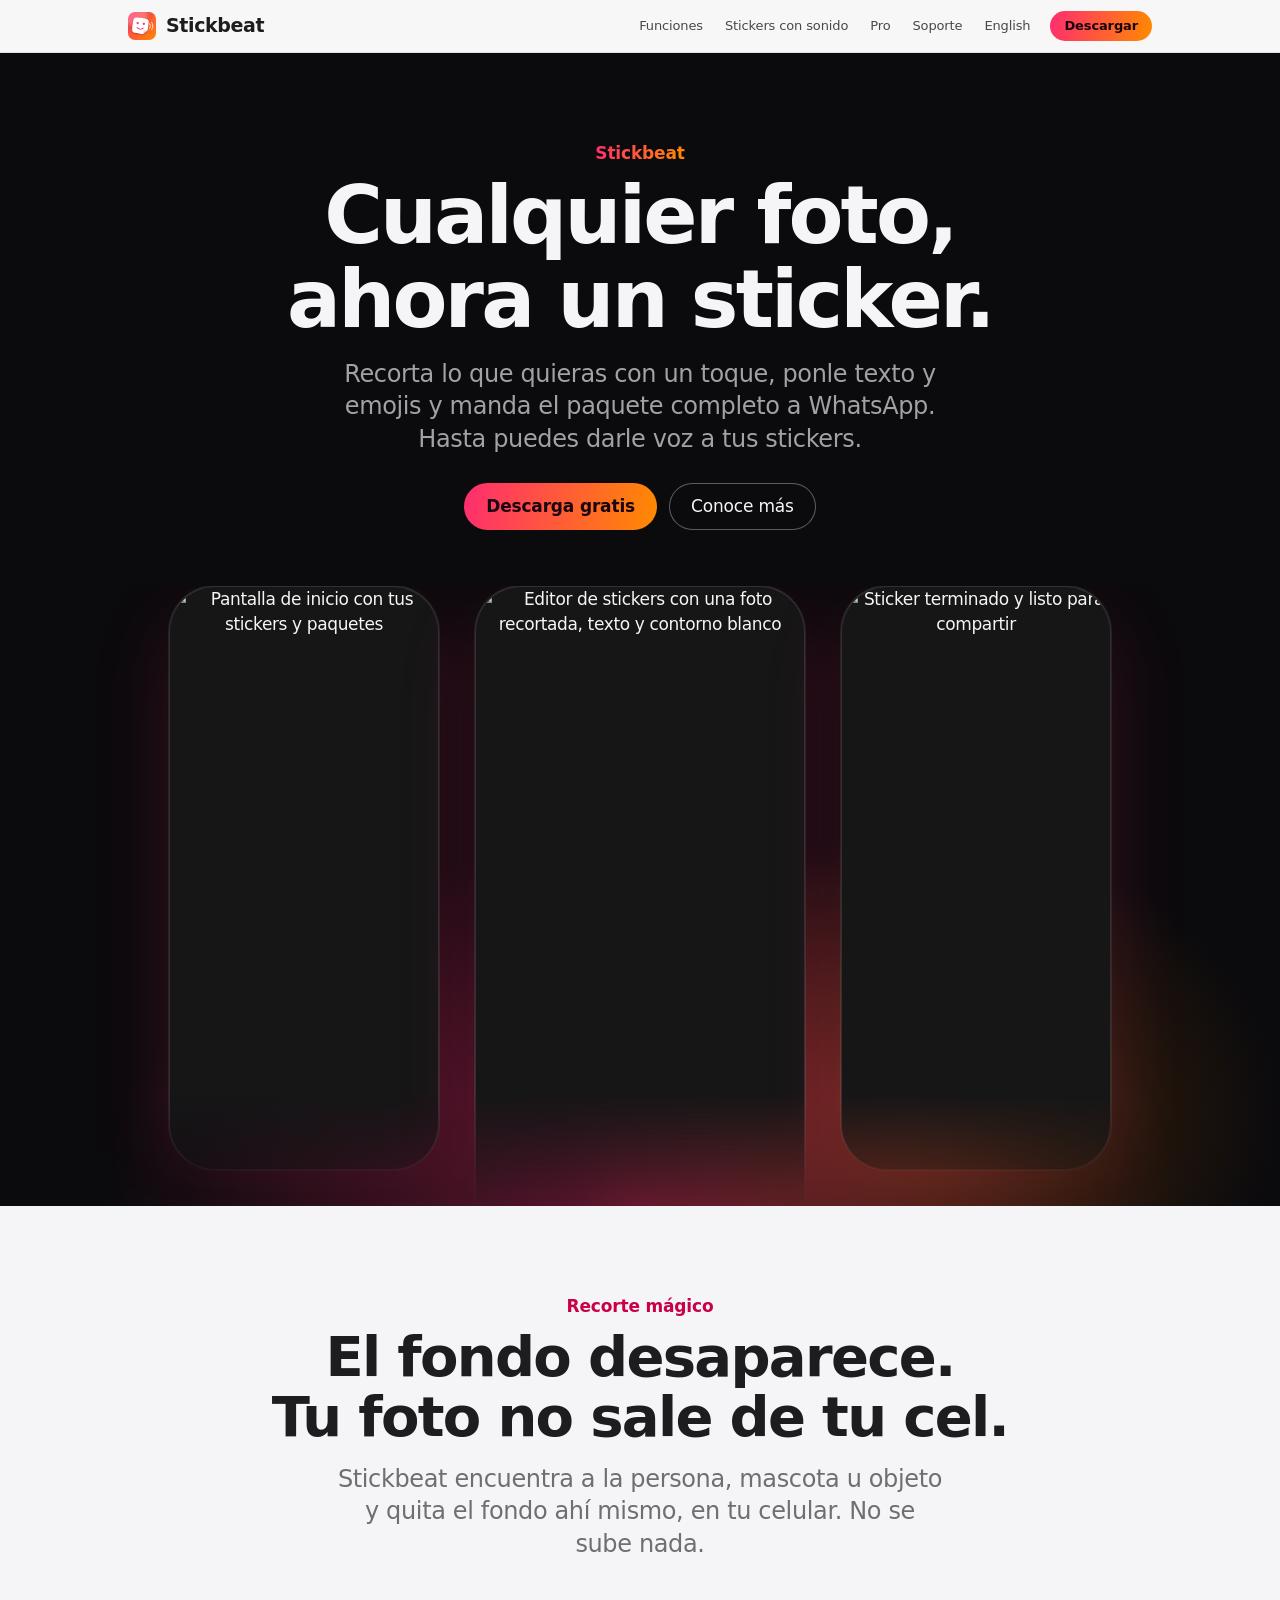
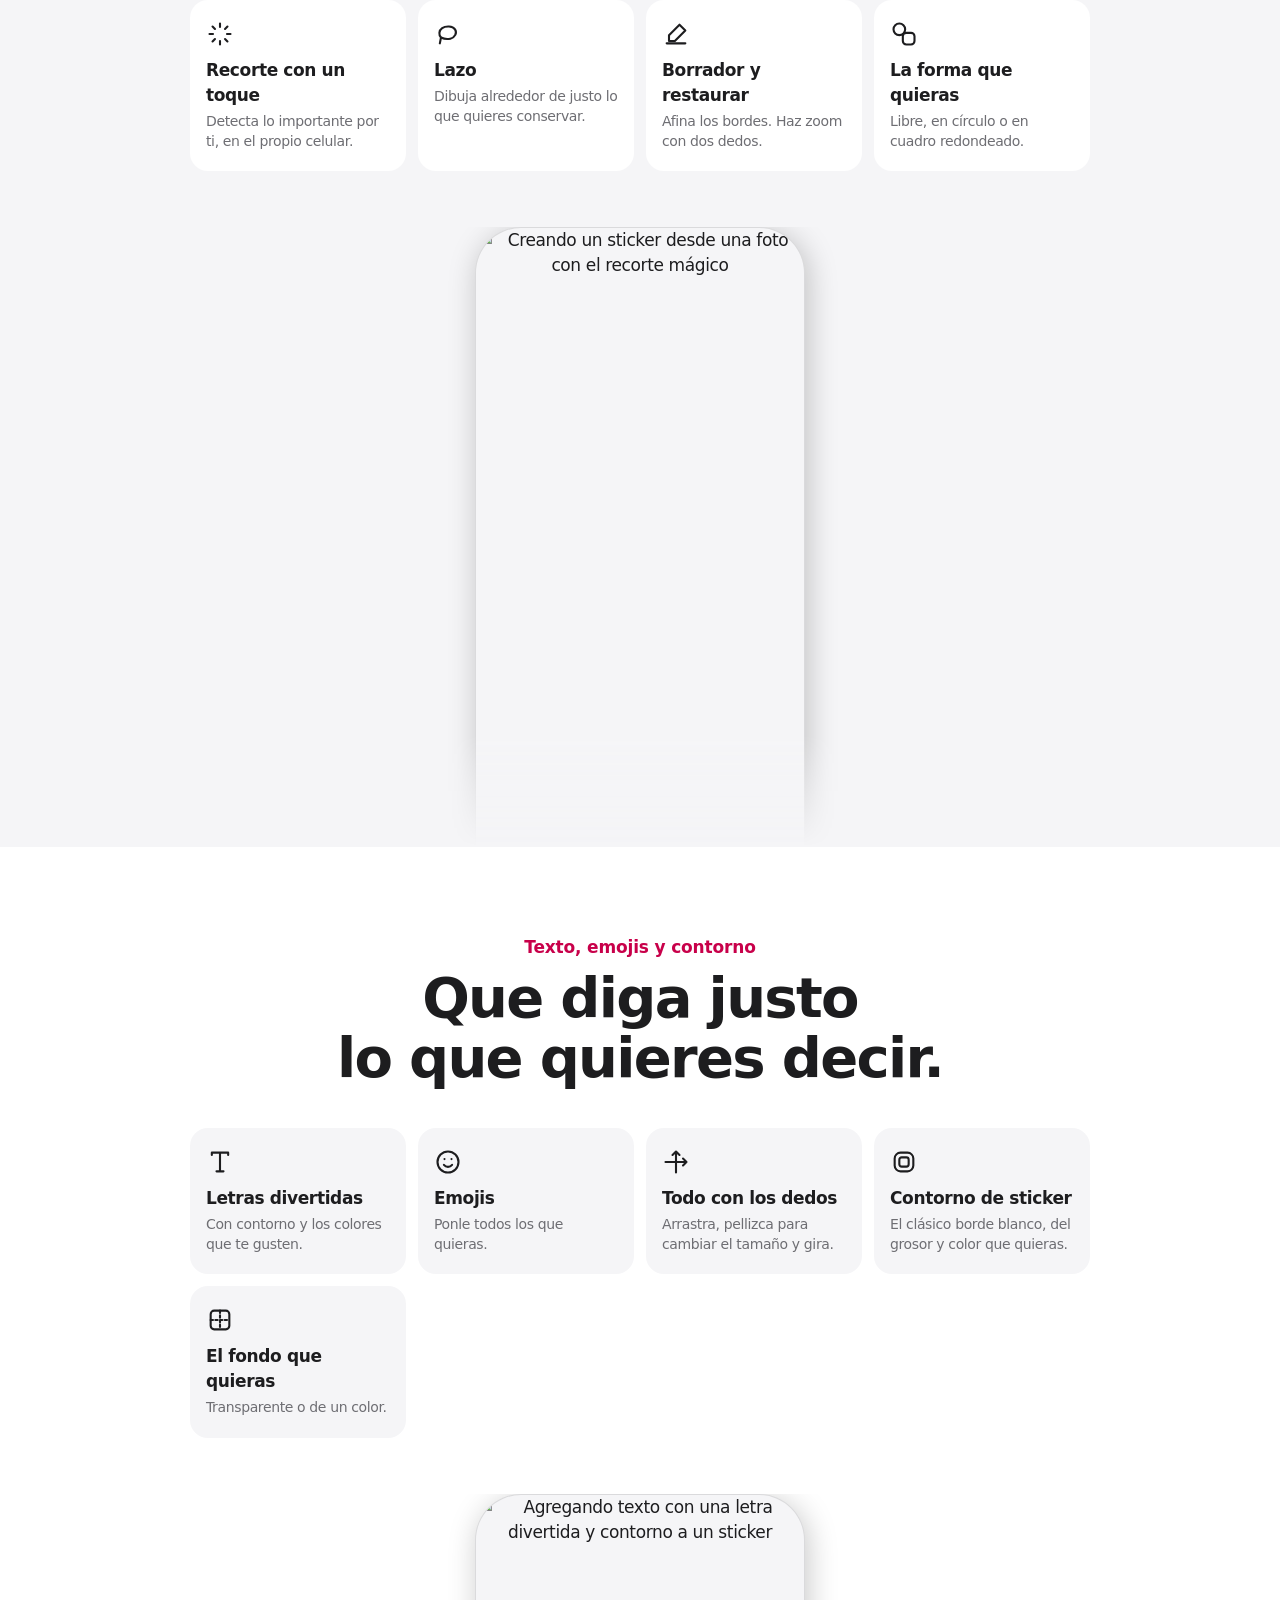
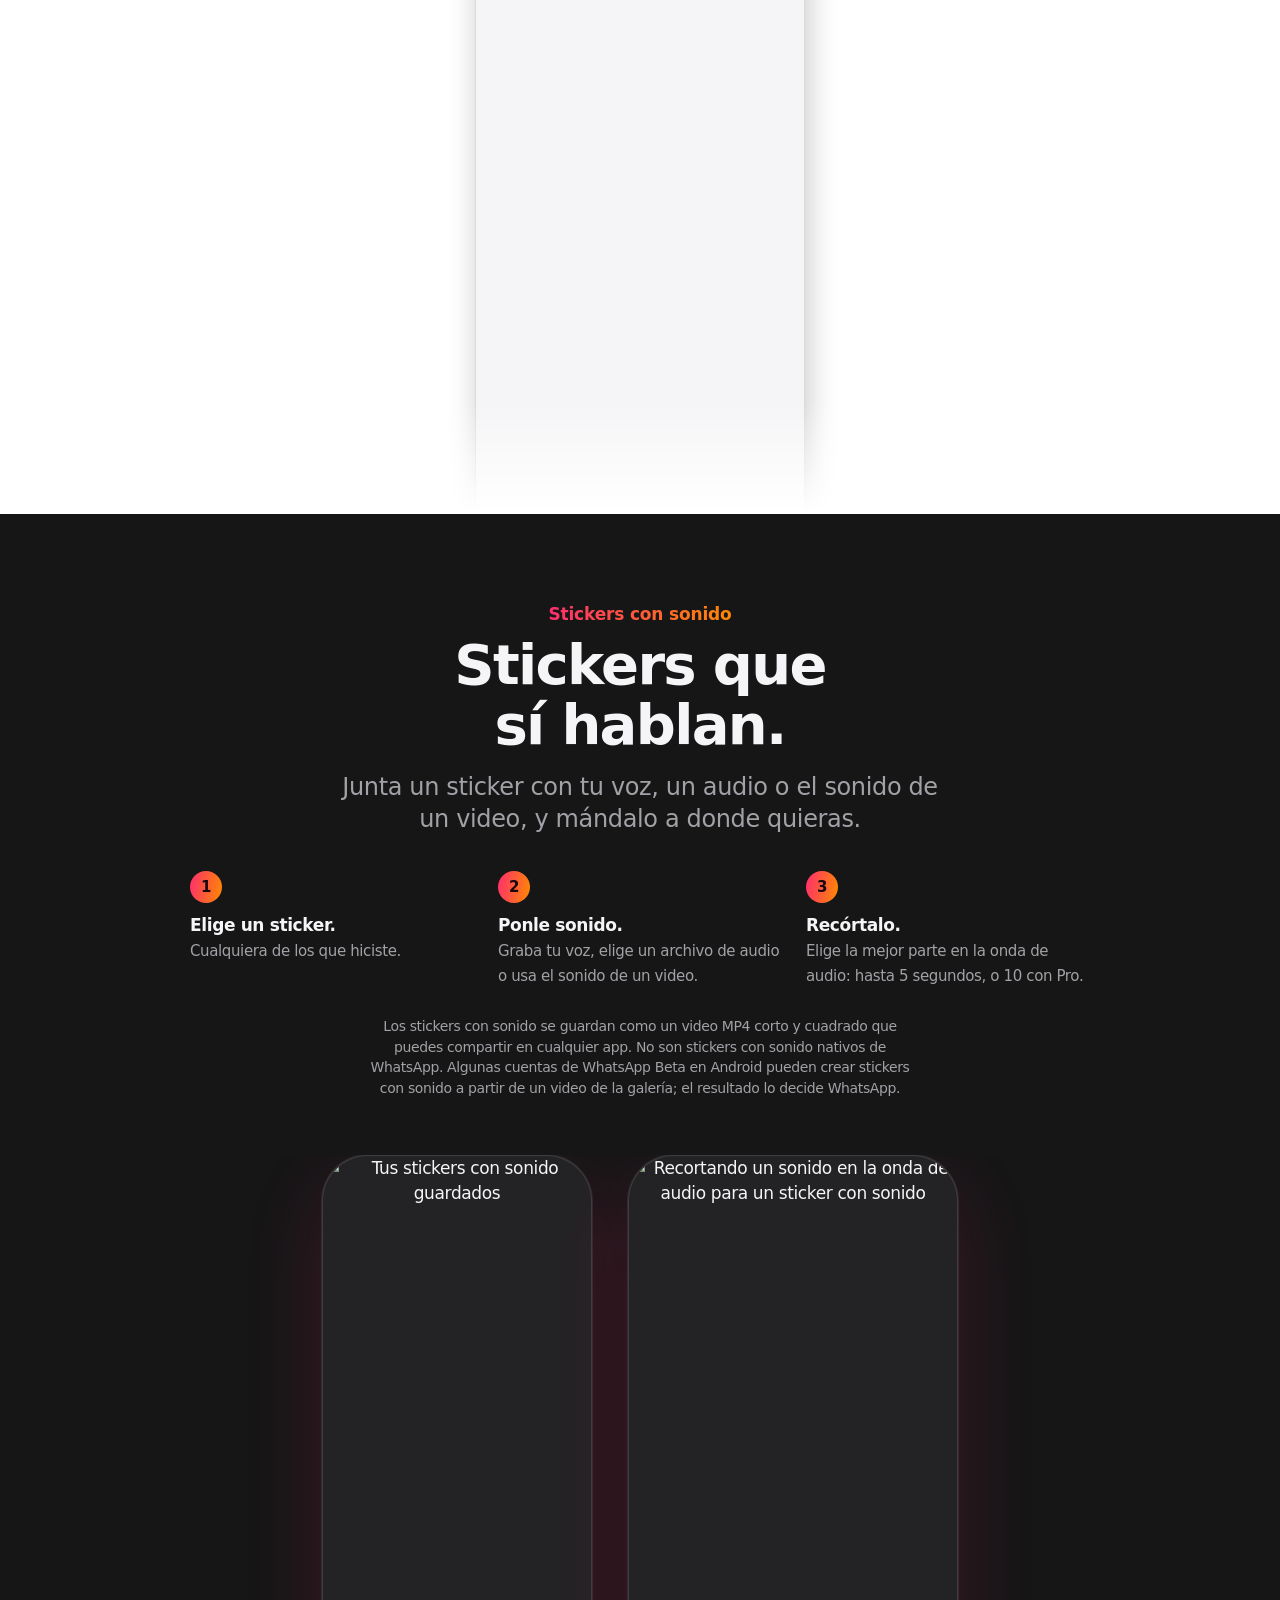
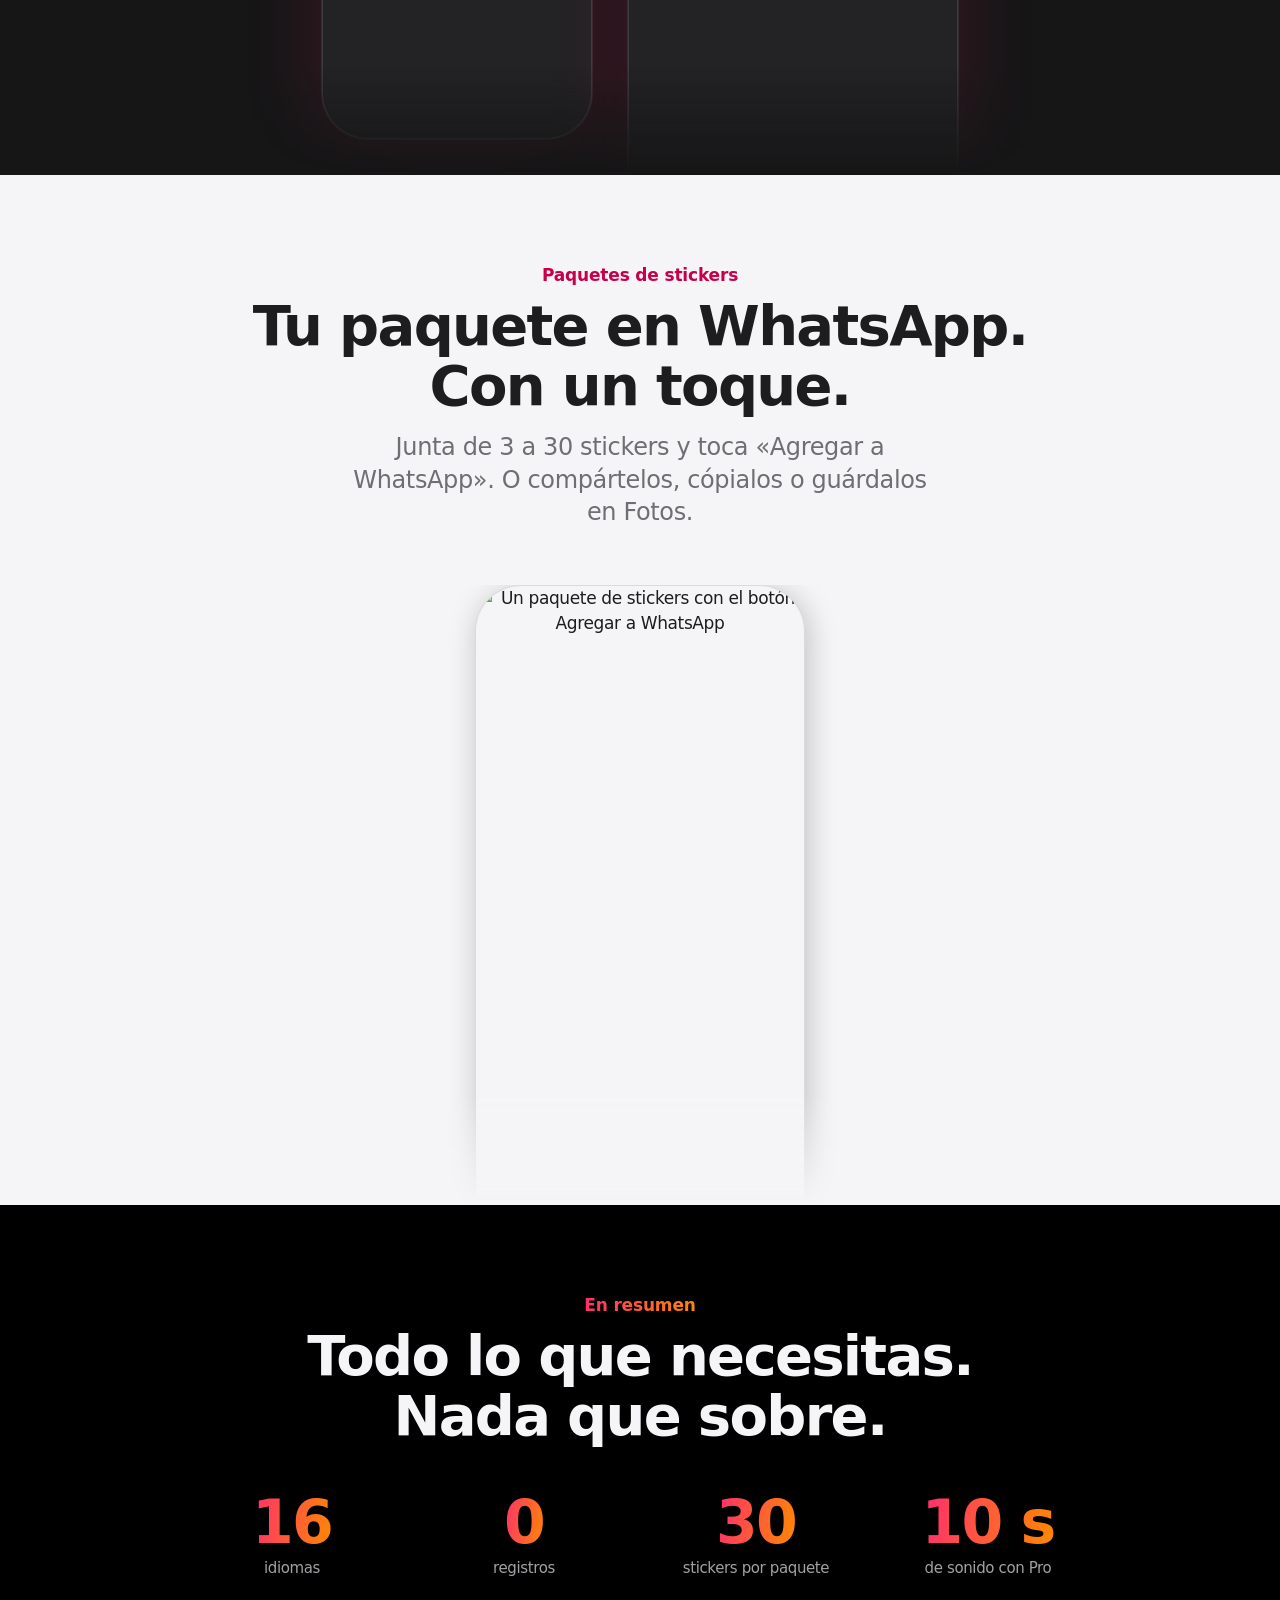
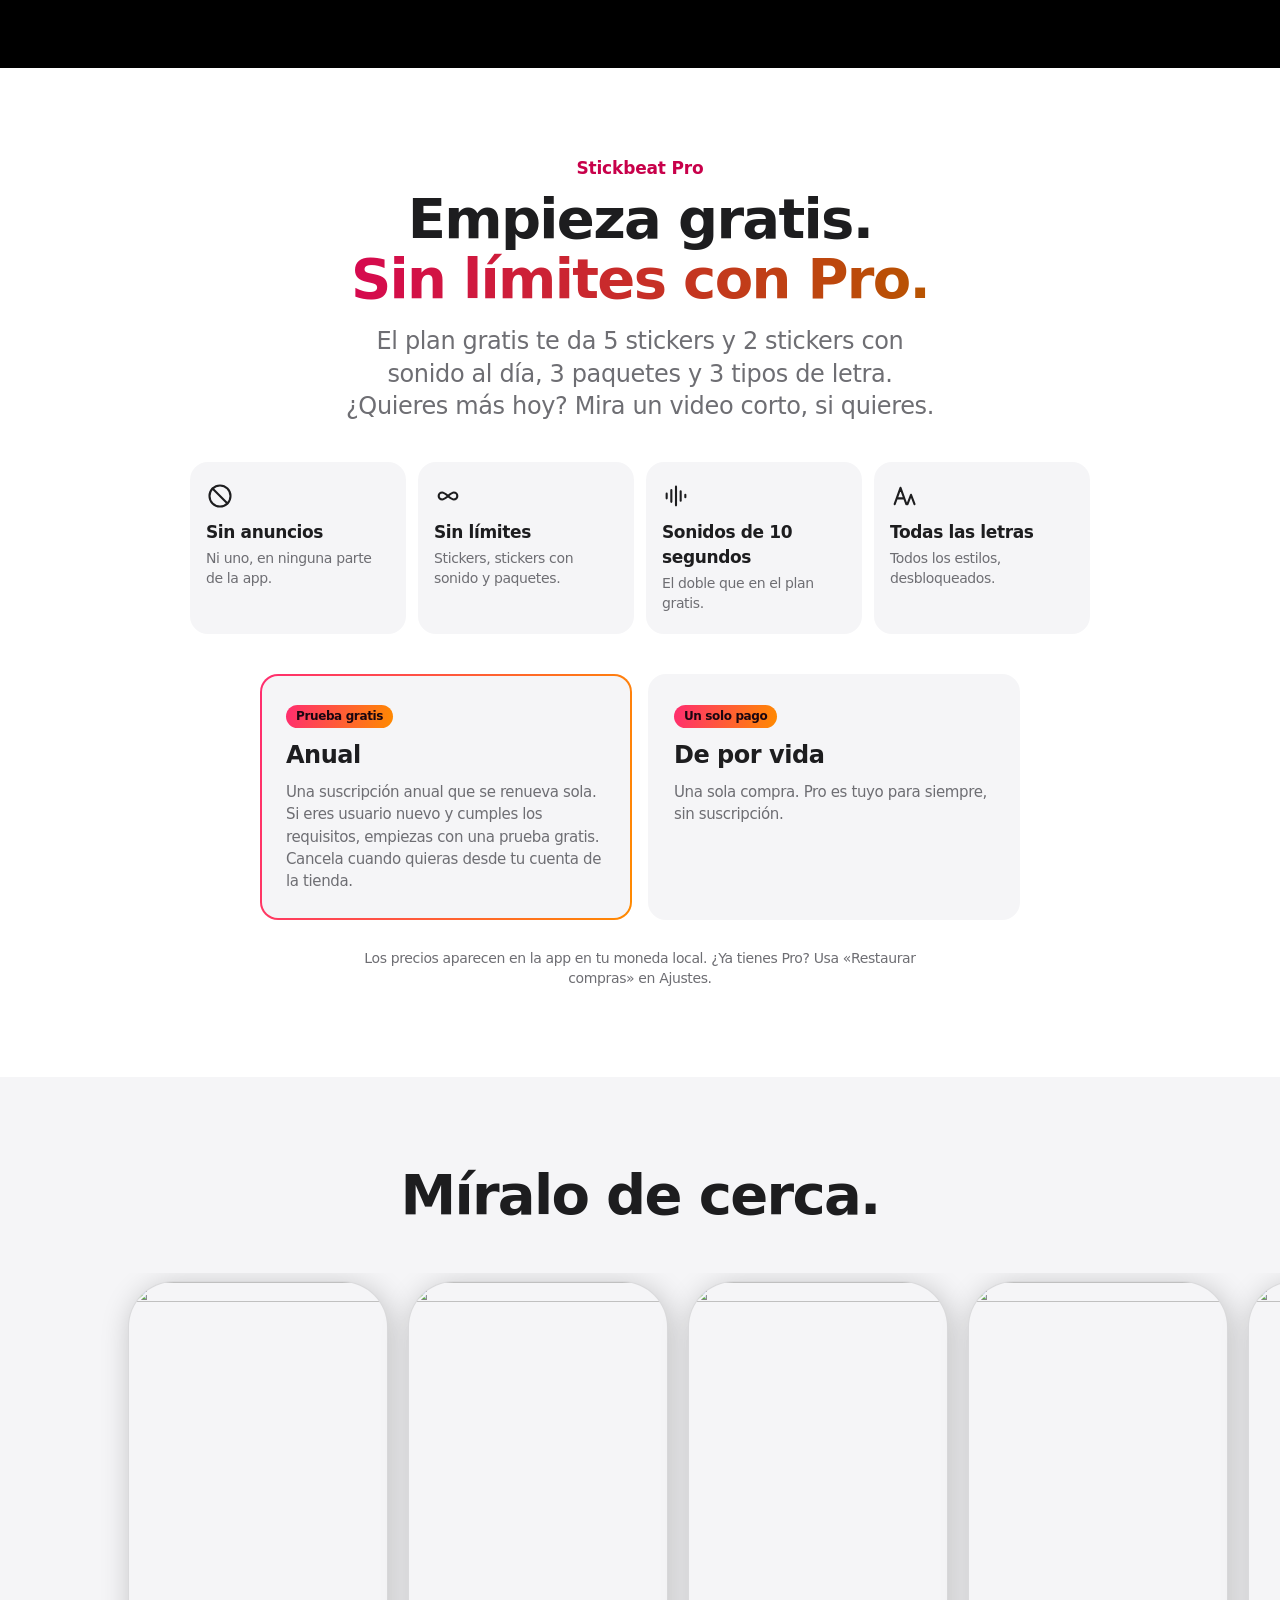
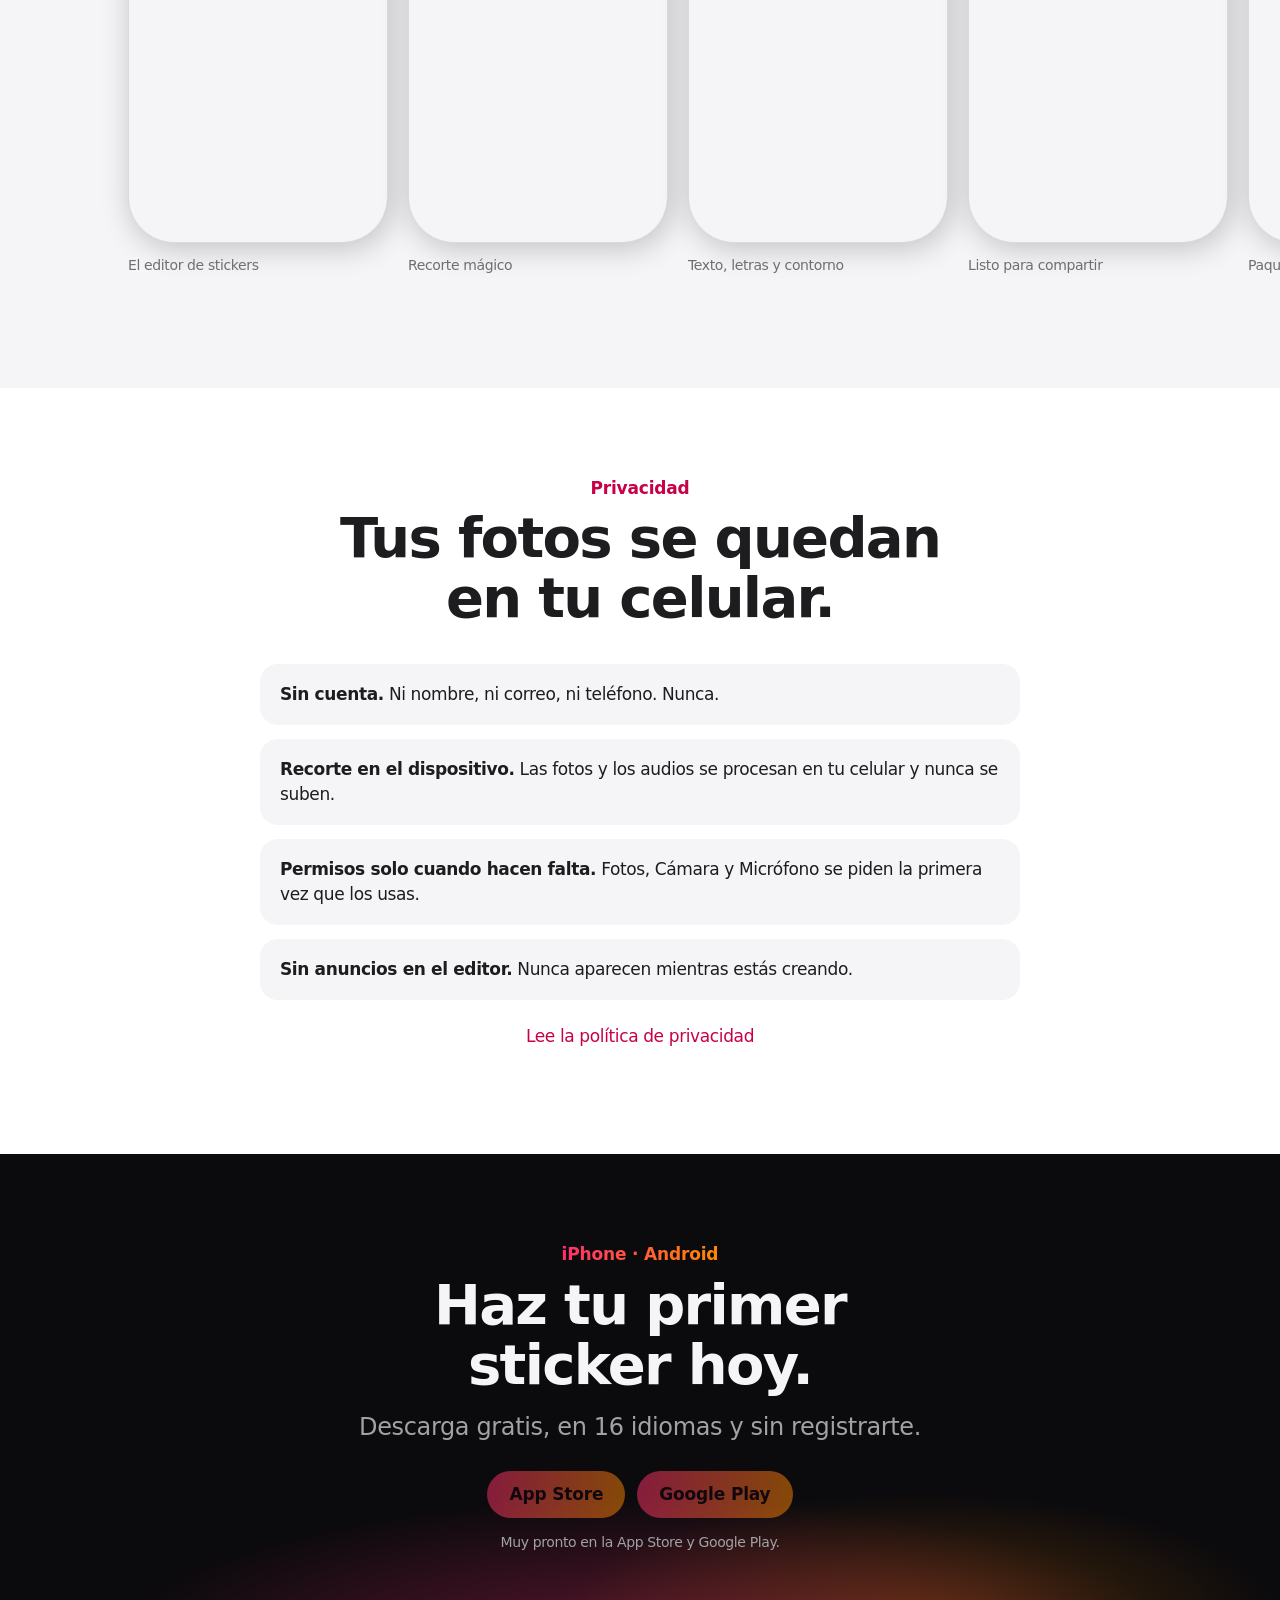
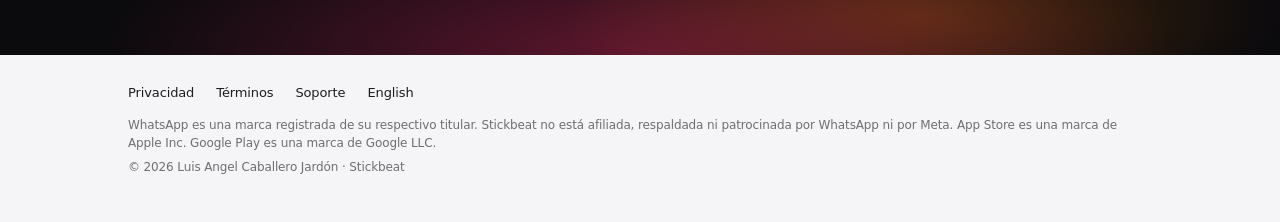
==== es/index.html @ 07afede6 "Sitio web de Stickbeat: portada, privacidad, términos y soporte (EN/ES) Co-Authored-By: Claude Opus " ====
<!DOCTYPE html>
<html lang="es">
<head>
  <meta charset="utf-8">
  <meta name="viewport" content="width=device-width, initial-scale=1, viewport-fit=cover">
  <meta name="color-scheme" content="light dark">
  <title>Stickbeat · Cualquier foto, ahora un sticker</title>
  <meta name="description" content="Haz stickers con tus fotos gracias a un recorte mágico que funciona en tu celular. Agrega texto y emojis, manda paquetes a WhatsApp con un toque y crea stickers con sonido. Gratis en iPhone y Android.">
  <meta name="theme-color" content="#f5f5f7" media="(prefers-color-scheme: light)">
  <meta name="theme-color" content="#000000" media="(prefers-color-scheme: dark)">
  <link rel="canonical" href="https://llcaballeroll.github.io/stickbeat_web/es/">
  <link rel="alternate" hreflang="en" href="https://llcaballeroll.github.io/stickbeat_web/">
  <link rel="alternate" hreflang="es" href="https://llcaballeroll.github.io/stickbeat_web/es/">
  <link rel="alternate" hreflang="x-default" href="https://llcaballeroll.github.io/stickbeat_web/">

  <meta property="og:type" content="website">
  <meta property="og:site_name" content="Stickbeat">
  <meta property="og:title" content="Stickbeat · Cualquier foto, ahora un sticker">
  <meta property="og:description" content="Recorte mágico en tu celular, texto y emojis, paquetes para WhatsApp con un toque y stickers con sonido.">
  <meta property="og:url" content="https://llcaballeroll.github.io/stickbeat_web/es/">
  <meta property="og:locale" content="es_MX">
  <meta property="og:image" content="https://llcaballeroll.github.io/stickbeat_web/assets/img/og-image.jpg">
  <meta property="og:image:width" content="1200">
  <meta property="og:image:height" content="630">
  <meta name="twitter:card" content="summary_large_image">

  <link rel="icon" type="image/png" sizes="32x32" href="../assets/img/icon-32.png">
  <link rel="icon" type="image/png" sizes="192x192" href="../assets/img/icon-192.png">
  <link rel="apple-touch-icon" href="../assets/img/icon-180.png">
  <link rel="stylesheet" href="../css/styles.css">
  <link rel="preload" as="image" href="../assets/img/shots/es-editor-760.webp" fetchpriority="high">

  <script type="application/ld+json">
  {
    "@context": "https://schema.org",
    "@type": "MobileApplication",
    "name": "Stickbeat",
    "operatingSystem": "iOS, Android",
    "applicationCategory": "PhotographyApplication",
    "offers": { "@type": "Offer", "price": "0", "priceCurrency": "USD" },
    "author": { "@type": "Person", "name": "Luis Angel Caballero Jardón" },
    "image": "https://llcaballeroll.github.io/stickbeat_web/assets/img/icon-512.png"
  }
  </script>
  <script>document.documentElement.classList.add('js');</script>
</head>
<body>
  <a class="skip-link" href="#main">Saltar al contenido</a>

  <header class="nav">
    <nav class="wrap nav-inner" aria-label="Principal">
      <a class="brand" href="./"><img src="../assets/img/icon-180.png" alt="" width="28" height="28">Stickbeat</a>
      <div class="nav-links">
        <a href="#cutout">Funciones</a>
        <a href="#sound">Stickers con sonido</a>
        <a href="#pro">Pro</a>
        <a href="support.html">Soporte</a>
        <a href="../" hreflang="en" lang="en">English</a>
      </div>
      <a class="btn" href="#get" data-smart-download>Descargar</a>
    </nav>
  </header>

  <main id="main">
    <!-- Hero -->
    <section class="tile dark glow" aria-labelledby="hero-title">
      <div class="wrap">
        <p class="eyebrow">Stickbeat</p>
        <h1 id="hero-title" class="display reveal">Cualquier foto,<br>ahora un sticker.</h1>
        <p class="lead reveal">Recorta lo que quieras con un toque, ponle texto y emojis y manda el paquete completo a WhatsApp. Hasta puedes darle voz a tus stickers.</p>
        <div class="btn-row reveal">
          <a class="btn" href="#get">Descarga gratis</a>
          <a class="btn ghost" href="#cutout">Conoce más</a>
        </div>
      </div>
      <div class="stage crop">
        <img class="screen side" src="../assets/img/shots/es-home-420.webp" alt="Pantalla de inicio con tus stickers y paquetes" width="420" height="912" loading="lazy">
        <img class="screen" src="../assets/img/shots/es-editor-760.webp" srcset="../assets/img/shots/es-editor-420.webp 420w, ../assets/img/shots/es-editor-760.webp 760w" sizes="(max-width: 640px) 78vw, 330px" alt="Editor de stickers con una foto recortada, texto y contorno blanco" width="760" height="1651" fetchpriority="high">
        <img class="screen side" src="../assets/img/shots/es-result-420.webp" alt="Sticker terminado y listo para compartir" width="420" height="912" loading="lazy">
      </div>
    </section>

    <!-- Recorte -->
    <section id="cutout" class="tile alt" aria-labelledby="cutout-title">
      <div class="wrap">
        <p class="eyebrow">Recorte mágico</p>
        <h2 id="cutout-title" class="headline reveal">El fondo desaparece.<br>Tu foto no sale de tu cel.</h2>
        <p class="lead reveal">Stickbeat encuentra a la persona, mascota u objeto y quita el fondo ahí mismo, en tu celular. No se sube nada.</p>
        <ul class="uses reveal">
          <li><span class="ico" aria-hidden="true"><svg viewBox="0 0 24 24"><path d="M12 3v3M12 18v3M3 12h3M18 12h3M5.6 5.6l2.1 2.1M16.3 16.3l2.1 2.1M5.6 18.4l2.1-2.1M16.3 7.7l2.1-2.1"/></svg></span><strong>Recorte con un toque</strong><span>Detecta lo importante por ti, en el propio celular.</span></li>
          <li><span class="ico" aria-hidden="true"><svg viewBox="0 0 24 24"><path d="M6 15c-2-2-2-6 1-8s9-2 11 1 0 7-4 8-6 0-8-1z"/><path d="M6 15l-1 5"/></svg></span><strong>Lazo</strong><span>Dibuja alrededor de justo lo que quieres conservar.</span></li>
          <li><span class="ico" aria-hidden="true"><svg viewBox="0 0 24 24"><path d="m15 4 5 5-9 9H6v-5z"/><path d="M4 20h16"/></svg></span><strong>Borrador y restaurar</strong><span>Afina los bordes. Haz zoom con dos dedos.</span></li>
          <li><span class="ico" aria-hidden="true"><svg viewBox="0 0 24 24"><circle cx="8" cy="8" r="5"/><rect x="11" y="11" width="10" height="10" rx="3"/></svg></span><strong>La forma que quieras</strong><span>Libre, en círculo o en cuadro redondeado.</span></li>
        </ul>
      </div>
      <div class="stage crop">
        <img class="screen" src="../assets/img/shots/es-create-760.webp" srcset="../assets/img/shots/es-create-420.webp 420w, ../assets/img/shots/es-create-760.webp 760w" sizes="(max-width: 640px) 78vw, 330px" alt="Creando un sticker desde una foto con el recorte mágico" width="760" height="1651" loading="lazy">
      </div>
    </section>

    <!-- Texto, emojis y contorno -->
    <section id="text" class="tile" aria-labelledby="text-title">
      <div class="wrap">
        <p class="eyebrow">Texto, emojis y contorno</p>
        <h2 id="text-title" class="headline reveal">Que diga justo<br>lo que quieres decir.</h2>
        <ul class="uses reveal">
          <li><span class="ico" aria-hidden="true"><svg viewBox="0 0 24 24"><path d="M5 6V4h14v2M12 4v16M9 20h6"/></svg></span><strong>Letras divertidas</strong><span>Con contorno y los colores que te gusten.</span></li>
          <li><span class="ico" aria-hidden="true"><svg viewBox="0 0 24 24"><circle cx="12" cy="12" r="9"/><path d="M8.5 14.5a4.5 4.5 0 0 0 7 0M9 9.5h.01M15 9.5h.01"/></svg></span><strong>Emojis</strong><span>Ponle todos los que quieras.</span></li>
          <li><span class="ico" aria-hidden="true"><svg viewBox="0 0 24 24"><path d="M12 3v18M3 12h18M12 3l-3 3M12 3l3 3M21 12l-3-3M21 12l-3 3"/></svg></span><strong>Todo con los dedos</strong><span>Arrastra, pellizca para cambiar el tamaño y gira.</span></li>
          <li><span class="ico" aria-hidden="true"><svg viewBox="0 0 24 24"><rect x="4" y="4" width="16" height="16" rx="5"/><rect x="8" y="8" width="8" height="8" rx="2"/></svg></span><strong>Contorno de sticker</strong><span>El clásico borde blanco, del grosor y color que quieras.</span></li>
          <li><span class="ico" aria-hidden="true"><svg viewBox="0 0 24 24"><rect x="4" y="4" width="16" height="16" rx="3"/><path d="M4 12h16M12 4v16" stroke-dasharray="2 2"/></svg></span><strong>El fondo que quieras</strong><span>Transparente o de un color.</span></li>
        </ul>
      </div>
      <div class="stage crop">
        <img class="screen" src="../assets/img/shots/es-text-760.webp" srcset="../assets/img/shots/es-text-420.webp 420w, ../assets/img/shots/es-text-760.webp 760w" sizes="(max-width: 640px) 78vw, 330px" alt="Agregando texto con una letra divertida y contorno a un sticker" width="760" height="1651" loading="lazy">
      </div>
    </section>

    <!-- Stickers con sonido -->
    <section id="sound" class="tile dark tile-2" aria-labelledby="sound-title">
      <div class="wrap">
        <p class="eyebrow">Stickers con sonido</p>
        <h2 id="sound-title" class="headline reveal">Stickers que<br>sí hablan.</h2>
        <p class="lead reveal">Junta un sticker con tu voz, un audio o el sonido de un video, y mándalo a donde quieras.</p>
        <ol class="steps reveal">
          <li><strong>Elige un sticker.</strong> <span>Cualquiera de los que hiciste.</span></li>
          <li><strong>Ponle sonido.</strong> <span>Graba tu voz, elige un archivo de audio o usa el sonido de un video.</span></li>
          <li><strong>Recórtalo.</strong> <span>Elige la mejor parte en la onda de audio: hasta 5 segundos, o 10 con Pro.</span></li>
        </ol>
        <p class="note reveal">Los stickers con sonido se guardan como un video MP4 corto y cuadrado que puedes compartir en cualquier app. No son stickers con sonido nativos de WhatsApp. Algunas cuentas de WhatsApp Beta en Android pueden crear stickers con sonido a partir de un video de la galería; el resultado lo decide WhatsApp.</p>
      </div>
      <div class="stage crop">
        <img class="screen side" src="../assets/img/shots/es-sounds-420.webp" alt="Tus stickers con sonido guardados" width="420" height="912" loading="lazy">
        <img class="screen" src="../assets/img/shots/es-sound-760.webp" srcset="../assets/img/shots/es-sound-420.webp 420w, ../assets/img/shots/es-sound-760.webp 760w" sizes="(max-width: 640px) 78vw, 330px" alt="Recortando un sonido en la onda de audio para un sticker con sonido" width="760" height="1651" loading="lazy">
      </div>
    </section>

    <!-- Paquetes para WhatsApp -->
    <section id="packs" class="tile alt" aria-labelledby="packs-title">
      <div class="wrap">
        <p class="eyebrow">Paquetes de stickers</p>
        <h2 id="packs-title" class="headline reveal">Tu paquete en WhatsApp.<br>Con un toque.</h2>
        <p class="lead reveal">Junta de 3 a 30 stickers y toca «Agregar a WhatsApp». O compártelos, cópialos o guárdalos en Fotos.</p>
      </div>
      <div class="stage crop">
        <img class="screen" src="../assets/img/shots/es-pack-760.webp" srcset="../assets/img/shots/es-pack-420.webp 420w, ../assets/img/shots/es-pack-760.webp 760w" sizes="(max-width: 640px) 78vw, 330px" alt="Un paquete de stickers con el botón Agregar a WhatsApp" width="760" height="1651" loading="lazy">
      </div>
    </section>

    <!-- Cifras -->
    <section class="tile dark" aria-labelledby="facts-title">
      <div class="wrap pad-b">
        <p class="eyebrow">En resumen</p>
        <h2 id="facts-title" class="headline reveal">Todo lo que necesitas.<br>Nada que sobre.</h2>
        <div class="facts reveal">
          <div><b>16</b><span>idiomas</span></div>
          <div><b>0</b><span>registros</span></div>
          <div><b>30</b><span>stickers por paquete</span></div>
          <div><b>10 s</b><span>de sonido con Pro</span></div>
        </div>
      </div>
    </section>

    <!-- Pro -->
    <section id="pro" class="tile" aria-labelledby="pro-title">
      <div class="wrap pad-b">
        <p class="eyebrow">Stickbeat Pro</p>
        <h2 id="pro-title" class="headline reveal">Empieza gratis.<br><span class="grad">Sin límites con Pro.</span></h2>
        <p class="lead reveal">El plan gratis te da 5 stickers y 2 stickers con sonido al día, 3 paquetes y 3 tipos de letra. ¿Quieres más hoy? Mira un video corto, si quieres.</p>
        <ul class="uses reveal">
          <li><span class="ico" aria-hidden="true"><svg viewBox="0 0 24 24"><circle cx="12" cy="12" r="9"/><path d="m5.6 5.6 12.8 12.8"/></svg></span><strong>Sin anuncios</strong><span>Ni uno, en ninguna parte de la app.</span></li>
          <li><span class="ico" aria-hidden="true"><svg viewBox="0 0 24 24"><path d="M7 9a3 3 0 1 0 0 6c3 0 7-6 10-6a3 3 0 1 1 0 6c-3 0-7-6-10-6z"/></svg></span><strong>Sin límites</strong><span>Stickers, stickers con sonido y paquetes.</span></li>
          <li><span class="ico" aria-hidden="true"><svg viewBox="0 0 24 24"><path d="M4 10v4M8 7v10M12 4v16M16 8v8M20 11v2"/></svg></span><strong>Sonidos de 10 segundos</strong><span>El doble que en el plan gratis.</span></li>
          <li><span class="ico" aria-hidden="true"><svg viewBox="0 0 24 24"><path d="M4 19 9 5l5 14M6 14h6M15 19l3-8 3 8"/></svg></span><strong>Todas las letras</strong><span>Todos los estilos, desbloqueados.</span></li>
        </ul>
        <div class="plans reveal">
          <article class="plan featured">
            <span class="tag">Prueba gratis</span>
            <h3>Anual</h3>
            <p>Una suscripción anual que se renueva sola. Si eres usuario nuevo y cumples los requisitos, empiezas con una prueba gratis. Cancela cuando quieras desde tu cuenta de la tienda.</p>
          </article>
          <article class="plan">
            <span class="tag">Un solo pago</span>
            <h3>De por vida</h3>
            <p>Una sola compra. Pro es tuyo para siempre, sin suscripción.</p>
          </article>
        </div>
        <p class="note">Los precios aparecen en la app en tu moneda local. ¿Ya tienes Pro? Usa «Restaurar compras» en Ajustes.</p>
      </div>
    </section>

    <!-- Galería -->
    <section class="tile alt" aria-labelledby="gallery-title">
      <div class="wrap">
        <h2 id="gallery-title" class="headline">Míralo de cerca.</h2>
      </div>
      <div class="gallery">
        <div class="gallery-track" tabindex="0" role="group" aria-label="Capturas de pantalla, desliza hacia los lados">
          <figure><img class="screen" src="../assets/img/shots/es-editor-420.webp" alt="" width="420" height="912" loading="lazy"><figcaption>El editor de stickers</figcaption></figure>
          <figure><img class="screen" src="../assets/img/shots/es-create-420.webp" alt="" width="420" height="912" loading="lazy"><figcaption>Recorte mágico</figcaption></figure>
          <figure><img class="screen" src="../assets/img/shots/es-text-420.webp" alt="" width="420" height="912" loading="lazy"><figcaption>Texto, letras y contorno</figcaption></figure>
          <figure><img class="screen" src="../assets/img/shots/es-result-420.webp" alt="" width="420" height="912" loading="lazy"><figcaption>Listo para compartir</figcaption></figure>
          <figure><img class="screen" src="../assets/img/shots/es-pack-420.webp" alt="" width="420" height="912" loading="lazy"><figcaption>Paquetes para WhatsApp</figcaption></figure>
          <figure><img class="screen" src="../assets/img/shots/es-sound-420.webp" alt="" width="420" height="912" loading="lazy"><figcaption>Stickers con sonido</figcaption></figure>
          <figure><img class="screen" src="../assets/img/shots/es-sounds-420.webp" alt="" width="420" height="912" loading="lazy"><figcaption>Tus sonidos</figcaption></figure>
          <figure><img class="screen" src="../assets/img/shots/es-home-420.webp" alt="" width="420" height="912" loading="lazy"><figcaption>Todos tus stickers</figcaption></figure>
        </div>
      </div>
    </section>

    <!-- Privacidad -->
    <section class="tile" aria-labelledby="privacy-title">
      <div class="wrap pad-b">
        <p class="eyebrow">Privacidad</p>
        <h2 id="privacy-title" class="headline reveal">Tus fotos se quedan<br>en tu celular.</h2>
        <ul class="privacy-points reveal">
          <li><strong>Sin cuenta.</strong> Ni nombre, ni correo, ni teléfono. Nunca.</li>
          <li><strong>Recorte en el dispositivo.</strong> Las fotos y los audios se procesan en tu celular y nunca se suben.</li>
          <li><strong>Permisos solo cuando hacen falta.</strong> Fotos, Cámara y Micrófono se piden la primera vez que los usas.</li>
          <li><strong>Sin anuncios en el editor.</strong> Nunca aparecen mientras estás creando.</li>
        </ul>
        <p style="margin-top:24px"><a href="privacy.html">Lee la política de privacidad</a></p>
      </div>
    </section>

    <!-- Descargar -->
    <section id="get" class="tile dark glow" aria-labelledby="get-title">
      <div class="wrap pad-b">
        <p class="eyebrow">iPhone · Android</p>
        <h2 id="get-title" class="headline reveal">Haz tu primer<br>sticker hoy.</h2>
        <p class="lead reveal">Descarga gratis, en 16 idiomas y sin registrarte.</p>
        <div class="btn-row reveal">
          <a class="btn" data-store="ios" href="#get">App Store</a>
          <a class="btn" data-store="android" href="#get">Google Play</a>
        </div>
        <p class="soon" data-soon>Muy pronto en la App Store y Google Play.</p>
      </div>
    </section>
  </main>

  <footer class="footer">
    <div class="wrap">
      <div class="footer-links">
        <a href="privacy.html">Privacidad</a>
        <a href="terms.html">Términos</a>
        <a href="support.html">Soporte</a>
        <a href="../" hreflang="en" lang="en">English</a>
      </div>
      <p>WhatsApp es una marca registrada de su respectivo titular. Stickbeat no está afiliada, respaldada ni patrocinada por WhatsApp ni por Meta. App Store es una marca de Apple Inc. Google Play es una marca de Google LLC.</p>
      <p>© 2026 Luis Angel Caballero Jardón · Stickbeat</p>
    </div>
  </footer>
  <script src="../js/site.js" defer></script>
</body>
</html>
---- css/styles.css ----
/* Stickbeat · sitio web
   Chasis inspirado en apple.com: mosaicos a todo lo ancho que alternan claro y oscuro,
   tipografía del sistema con tracking negativo en titulares y todo en monocromo,
   salvo el degradado de la marca (rosa → naranja) en botones principales y cifras. */

:root {
  color-scheme: light dark;

  /* Tonos crudos */
  --white: #ffffff;
  --parchment: #f5f5f7;
  --ink: #1d1d1f;
  --ink-muted: #6e6e73;      /* 4.9:1 sobre blanco */
  --hairline: #d2d2d7;
  --black: #000000;
  --night: #0b0a0d;          /* fondo del héroe */
  --tile: #161617;
  --on-dark: #f5f5f7;
  --on-dark-muted: #a1a1a6;  /* 7.6:1 sobre negro */
  --pink: #ff2d6f;
  --orange: #ff8a00;
  --link-light: #c8004a;     /* 5.9:1 sobre blanco */
  --link-dark: #ff6b93;      /* 7.8:1 sobre negro */

  /* Degradado de marca. Los botones llevan texto oscuro: 4.8:1 en el rosa, 7:1 en el naranja */
  --grad: linear-gradient(100deg, var(--pink), var(--orange));
  --on-grad: #1a0610;
  /* Versión para texto grande sobre fondo claro (≥4.4:1) */
  --grad-text: linear-gradient(90deg, #d6094f, #b85400);

  /* Superficies de la página (cambian con el tema del sistema) */
  --bg: var(--white);
  --bg-alt: var(--parchment);
  --text: var(--ink);
  --text-muted: var(--ink-muted);
  --accent: var(--link-light);
  --line: var(--hairline);
  --nav-bg: rgb(245 245 247 / 0.8);

  @media (prefers-color-scheme: dark) {
    --bg: var(--black);
    --bg-alt: var(--tile);
    --text: var(--on-dark);
    --text-muted: var(--on-dark-muted);
    --accent: var(--link-dark);
    --line: #424245;
    --nav-bg: rgb(22 22 23 / 0.8);
    --grad-text: var(--grad);
  }

  --font: system-ui, -apple-system, BlinkMacSystemFont, "SF Pro Text", "Segoe UI", Inter, Roboto, sans-serif;
  --radius-card: 18px;
  --wrap: 1024px;

  accent-color: var(--pink);
  scrollbar-color: color-mix(in srgb, var(--text) 40%, transparent) transparent;
}

*, *::before, *::after { box-sizing: border-box; }
html { -webkit-text-size-adjust: 100%; text-size-adjust: 100%; }

body {
  margin: 0;
  font-family: var(--font);
  font-size: 17px;
  line-height: 1.47;
  letter-spacing: -0.022em;
  background: var(--bg);
  color: var(--text);
  -webkit-font-smoothing: antialiased;
  overflow-wrap: break-word;
}

img { max-width: 100%; height: auto; display: block; }
a { color: var(--accent); text-decoration: none; }
a:hover { text-decoration: underline; }
:focus-visible { outline: 2px solid var(--accent); outline-offset: 3px; border-radius: 6px; }

.skip-link {
  position: absolute; left: 12px; top: -60px; z-index: 100;
  background: var(--text); color: var(--bg); padding: 10px 16px; border-radius: 8px;
}
.skip-link:focus { top: 12px; }

.wrap { width: min(100% - 32px, var(--wrap)); margin-inline: auto; }

/* ---------- Navegación: barra delgada con vidrio ---------- */
.nav {
  position: sticky; top: 0; z-index: 50;
  background: var(--nav-bg);
  backdrop-filter: saturate(180%) blur(20px);
  -webkit-backdrop-filter: saturate(180%) blur(20px);
  border-bottom: 1px solid color-mix(in srgb, var(--text) 10%, transparent);
}
.nav-inner { display: flex; align-items: center; gap: 20px; height: 52px; }
.brand { display: flex; align-items: center; gap: 10px; color: var(--text); font-weight: 600; font-size: 19px; letter-spacing: -0.02em; }
.brand:hover { text-decoration: none; }
.brand img { width: 28px; height: 28px; border-radius: 7px; }
.nav-links { display: flex; gap: 22px; margin-left: auto; font-size: 13px; letter-spacing: -0.01em; }
.nav-links a { color: var(--text); opacity: 0.8; }
.nav-links a:hover { opacity: 1; text-decoration: none; }
.nav-links a[aria-current="page"] { opacity: 1; font-weight: 600; }
.nav .btn { min-height: 28px; padding: 5px 14px; font-size: 13px; }
@media (max-width: 760px) {
  .nav-links { display: none; }
  .nav .btn { margin-left: auto; }
}

/* ---------- Botones: píldora con el degradado de marca ---------- */
.btn {
  display: inline-flex; align-items: center; justify-content: center; gap: 8px;
  min-height: 44px; padding: 11px 22px; border-radius: 980px;
  background: var(--grad); color: var(--on-grad);
  font-size: 17px; font-weight: 600; letter-spacing: -0.01em;
  border: 0;
  transition: transform 0.15s ease, filter 0.2s ease;
  touch-action: manipulation;
}
.btn:hover { text-decoration: none; filter: brightness(1.06); }
.btn:active { transform: scale(0.97); }
.btn.ghost { background: transparent; color: var(--text); box-shadow: inset 0 0 0 1px color-mix(in srgb, var(--text) 35%, transparent); font-weight: 400; }
.btn.ghost:hover { background: color-mix(in srgb, var(--text) 8%, transparent); }
.btn[aria-disabled="true"] { opacity: 0.5; pointer-events: none; }

.btn-row { display: flex; flex-wrap: wrap; gap: 12px; justify-content: center; margin-top: 28px; }
.soon { margin-top: 14px; font-size: 14px; color: var(--text-muted); }

/* ---------- Mosaicos ---------- */
.tile { padding: 88px 0 0; overflow: hidden; text-align: center; }
.tile.alt { background: var(--bg-alt); }
.tile.dark { background: var(--black); color: var(--on-dark); --text: var(--on-dark); --text-muted: var(--on-dark-muted); --accent: var(--link-dark); --bg: var(--black); --bg-alt: var(--tile); --grad-text: var(--grad); color-scheme: dark; }
.tile.dark.tile-2 { background: var(--tile); --bg: var(--tile); --bg-alt: #232325; }
/* Brillo rosa/naranja detrás del producto */
.tile.glow {
  background:
    radial-gradient(60% 45% at 50% 100%, rgb(255 45 111 / 0.34), transparent 70%),
    radial-gradient(40% 35% at 72% 92%, rgb(255 138 0 / 0.26), transparent 70%),
    var(--night);
  --bg: var(--night);
}

.eyebrow { font-size: 17px; font-weight: 600; color: var(--accent); margin: 0 0 8px; letter-spacing: -0.01em; }
.grad, .tile.dark .eyebrow, .facts b {
  background: var(--grad-text); -webkit-background-clip: text; background-clip: text;
  color: transparent; -webkit-text-fill-color: transparent;
}
.tile.dark .eyebrow { width: fit-content; margin-inline: auto; }
h1, h2, h3 { margin: 0; font-weight: 600; text-wrap: balance; }
.display { font-size: clamp(36px, 7vw, 80px); line-height: 1.05; letter-spacing: -0.035em; }
.headline { font-size: clamp(32px, 5vw, 56px); line-height: 1.07; letter-spacing: -0.03em; }
.lead { font-size: clamp(19px, 2.4vw, 24px); line-height: 1.35; color: var(--text-muted); margin: 16px auto 0; max-width: 40ch; text-wrap: pretty; letter-spacing: -0.015em; }
.note { font-size: 14px; color: var(--text-muted); max-width: 62ch; margin: 28px auto 0; text-wrap: pretty; }

/* La app es el "producto": captura con esquinas de pantalla y la única sombra del sistema */
.screen {
  border-radius: clamp(22px, 4.2vw, 46px);
  box-shadow: rgb(0 0 0 / 0.22) 3px 5px 30px 0;
  border: 1px solid color-mix(in srgb, var(--text) 12%, transparent);
  background: var(--bg-alt);
}
.tile.dark .screen { box-shadow: 0 0 0 1px rgb(255 255 255 / 0.08), 0 30px 80px rgb(255 45 111 / 0.16); }

.stage { margin: 56px auto 0; display: flex; justify-content: center; align-items: flex-end; gap: clamp(12px, 3vw, 36px); }
.stage .screen { width: min(36vw, 330px); }
.stage .screen.side { width: min(28vw, 270px); margin-bottom: 40px; }
.stage.crop { max-height: 620px; overflow: hidden; align-items: flex-start; mask-image: linear-gradient(#000 82%, transparent); -webkit-mask-image: linear-gradient(#000 82%, transparent); }
@media (max-width: 640px) {
  .stage .screen.side { display: none; }
  .stage .screen { width: min(78vw, 330px); }
}

/* Tarjetas de funciones con íconos */
.uses { list-style: none; padding: 0; margin: 40px auto 0; display: grid; grid-template-columns: repeat(auto-fit, minmax(min(100%, 180px), 1fr)); gap: 12px; max-width: 900px; }
.uses li { background: var(--bg); border-radius: var(--radius-card); padding: 20px 16px; text-align: left; }
.tile:not(.alt) .uses li { background: var(--bg-alt); }
.uses strong { display: block; font-size: 17px; }
.uses span { font-size: 14px; color: var(--text-muted); line-height: 1.4; display: block; margin-top: 4px; }
.uses .ico { width: 28px; height: 28px; margin: 0 0 10px; color: var(--text); }
.uses .ico svg { width: 28px; height: 28px; fill: none; stroke: currentColor; stroke-width: 1.8; stroke-linecap: round; stroke-linejoin: round; }

/* Pasos numerados */
.steps { counter-reset: s; list-style: none; padding: 0; margin: 36px auto 0; display: grid; grid-template-columns: repeat(auto-fit, minmax(min(100%, 200px), 1fr)); gap: 24px; max-width: 900px; text-align: left; }
.steps li { counter-increment: s; }
.steps li::before { content: counter(s); display: grid; place-items: center; width: 32px; height: 32px; border-radius: 50%; background: var(--grad); color: var(--on-grad); font-weight: 600; font-size: 15px; margin-bottom: 10px; }
.steps strong { display: block; }
.steps span { color: var(--text-muted); font-size: 15px; }

/* Cifras */
.facts { display: grid; grid-template-columns: repeat(auto-fit, minmax(min(100%, 160px), 1fr)); gap: 28px; max-width: 900px; margin: 44px auto 0; }
.facts b { display: block; width: fit-content; margin-inline: auto; font-size: clamp(40px, 6vw, 60px); font-weight: 600; letter-spacing: -0.03em; line-height: 1.1; }
.facts span { color: var(--text-muted); font-size: 15px; }

/* Planes Pro */
.plans { display: grid; grid-template-columns: repeat(auto-fit, minmax(min(100%, 280px), 1fr)); gap: 16px; max-width: 760px; margin: 40px auto 0; text-align: left; }
.plan { background: var(--bg-alt); border-radius: var(--radius-card); padding: 26px 24px; }
.plan { border: 2px solid transparent; }
.plan.featured { background: linear-gradient(var(--bg-alt), var(--bg-alt)) padding-box, var(--grad) border-box; }
.plan h3 { font-size: 24px; letter-spacing: -0.02em; }
.plan .tag { display: inline-block; font-size: 12px; font-weight: 600; padding: 3px 10px; border-radius: 980px; background: var(--grad); color: var(--on-grad); margin-bottom: 10px; }
.plan p { margin: 8px 0 0; color: var(--text-muted); font-size: 15px; }

/* Galería deslizable (scroll nativo con imán) */
.gallery { margin-top: 48px; padding-bottom: 88px; }
.gallery-track {
  display: flex; gap: 20px; overflow-x: auto; padding: 8px max(16px, (100vw - var(--wrap)) / 2) 24px;
  scroll-snap-type: x mandatory; scroll-padding-inline: max(16px, (100vw - var(--wrap)) / 2);
  overscroll-behavior-x: contain; scrollbar-width: thin;
}
.gallery-track:focus-visible { outline-offset: -4px; }
.gallery-track figure { margin: 0; flex: 0 0 auto; width: min(62vw, 260px); scroll-snap-align: start; }
.gallery-track figcaption { font-size: 14px; color: var(--text-muted); margin-top: 12px; text-align: left; }
@media (prefers-reduced-motion: no-preference) { .gallery-track { scroll-behavior: smooth; } }

.pad-b { padding-bottom: 88px; }
.privacy-points { list-style: none; padding: 0; margin: 36px auto 0; max-width: 760px; display: grid; gap: 14px; text-align: left; }
.privacy-points li { padding: 18px 20px; border-radius: var(--radius-card); background: var(--bg-alt); }
.tile.alt .privacy-points li { background: var(--bg); }

/* Aparición suave: el estado final es el visible; solo se anima si el usuario lo permite */
@media (prefers-reduced-motion: no-preference) {
  .js .reveal { opacity: 0; translate: 0 24px; transition: opacity 0.7s ease, translate 0.7s cubic-bezier(.2,.7,.2,1); }
  .js .reveal.visible { opacity: 1; translate: 0 0; }
}

/* ---------- Páginas de texto (legal / soporte) ---------- */
.doc { padding: 64px 0 88px; }
.doc .wrap { max-width: 760px; }
.doc h1 { font-size: clamp(36px, 5vw, 48px); letter-spacing: -0.03em; line-height: 1.08; }
.doc .updated { color: var(--text-muted); font-size: 14px; margin-top: 10px; }
.doc h2 { font-size: 24px; letter-spacing: -0.02em; margin: 44px 0 10px; scroll-margin-top: 72px; }
.doc h3 { font-size: 19px; margin: 24px 0 6px; }
.doc ul, .doc ol { padding-left: 1.2em; }
.doc li { margin: 6px 0; }
.doc .lead { margin-left: 0; max-width: none; }
.summary { background: var(--bg-alt); border-radius: var(--radius-card); padding: 22px 24px; margin-top: 32px; }
.summary h2 { margin-top: 0; font-size: 19px; }
.summary ul { margin: 0; }
.toc { margin-top: 24px; font-size: 15px; columns: 2 220px; }
.toc ol { margin: 0; padding-left: 1.2em; }
.table-scroll { overflow-x: auto; margin: 16px 0; }
table { border-collapse: collapse; width: 100%; font-size: 15px; min-width: 560px; }
th, td { text-align: left; vertical-align: top; padding: 10px 12px; border-bottom: 1px solid var(--line); }
th { font-weight: 600; }
details { border-bottom: 1px solid var(--line); padding: 14px 0; }
details > summary { cursor: pointer; font-weight: 600; font-size: 17px; }
details p, details ol, details ul { margin: 10px 0 0; color: var(--text-muted); }

/* ---------- Pie ---------- */
.footer { background: var(--bg-alt); color: var(--text-muted); font-size: 12px; padding: 28px 0 40px; letter-spacing: -0.01em; }
.footer-links { display: flex; flex-wrap: wrap; gap: 8px 22px; margin-bottom: 14px; }
.footer-links a { color: var(--text); font-size: 13px; }
.footer p { margin: 6px 0; line-height: 1.5; }
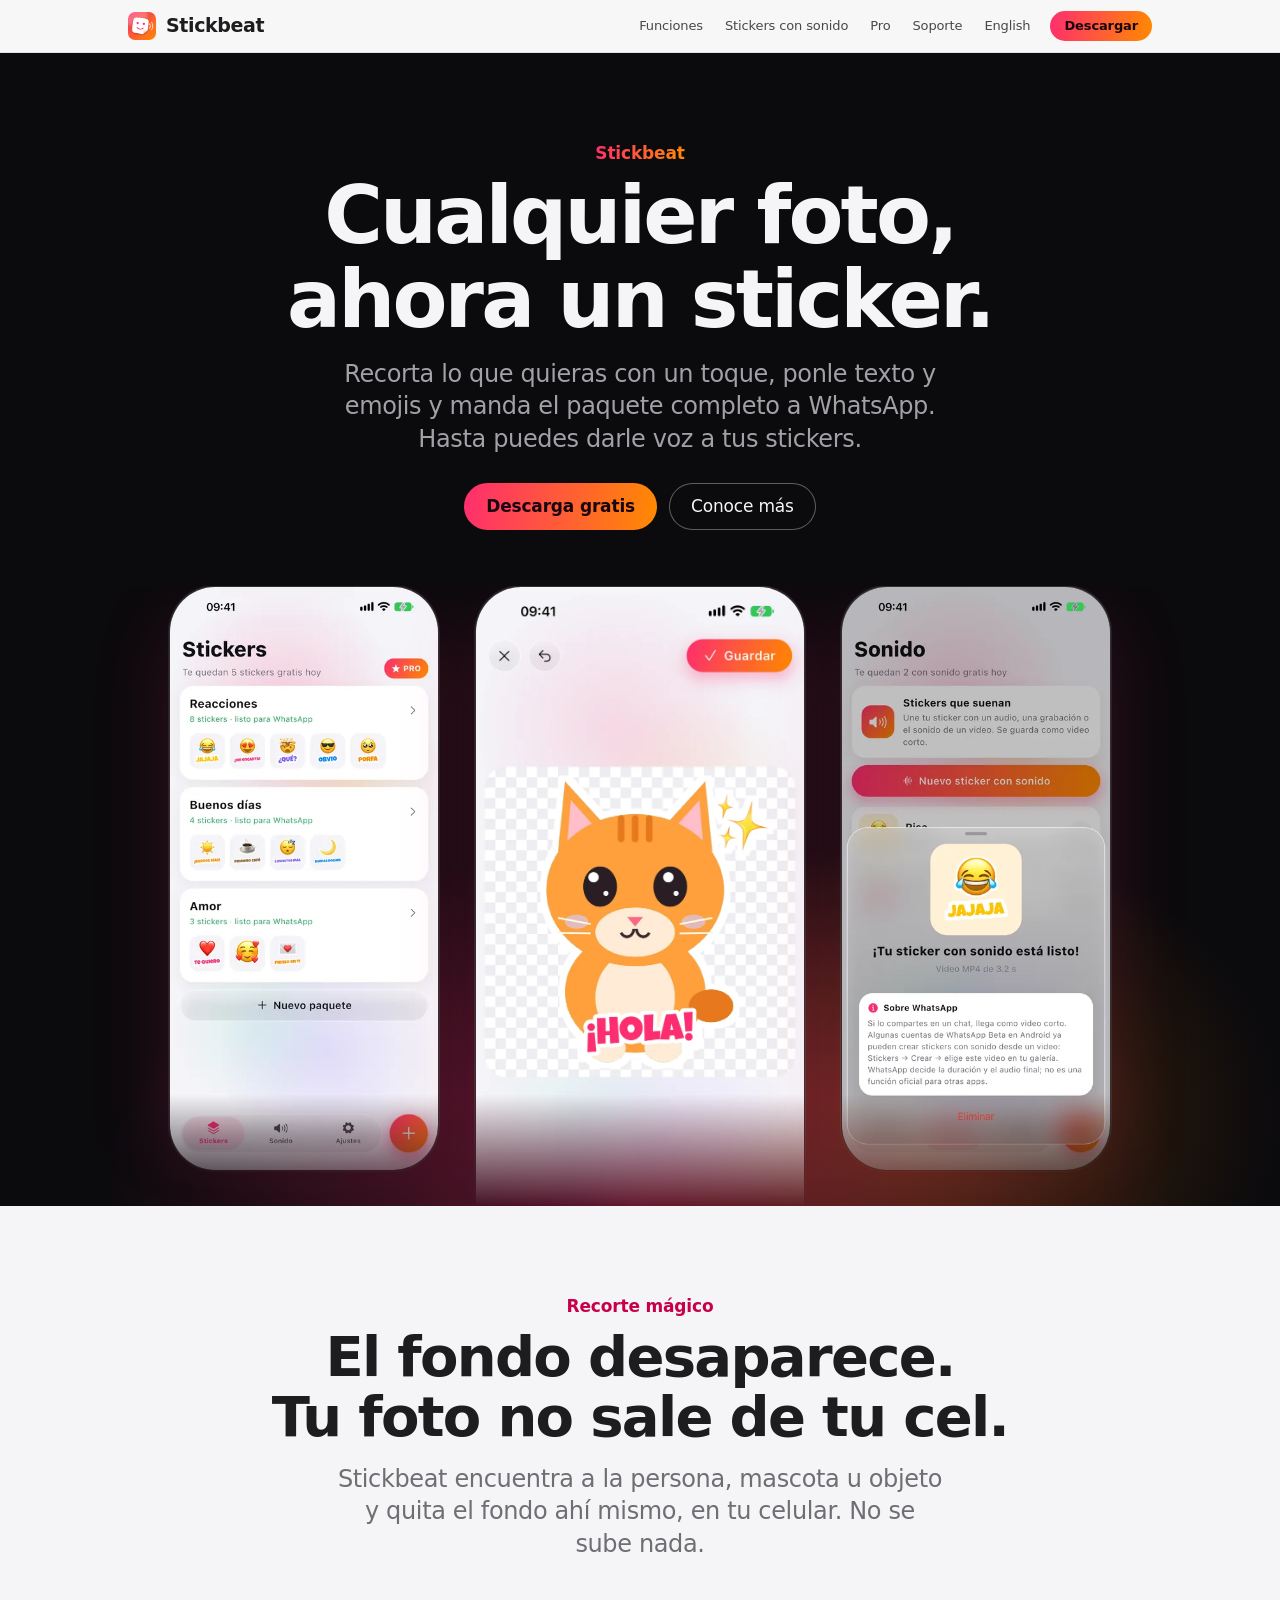
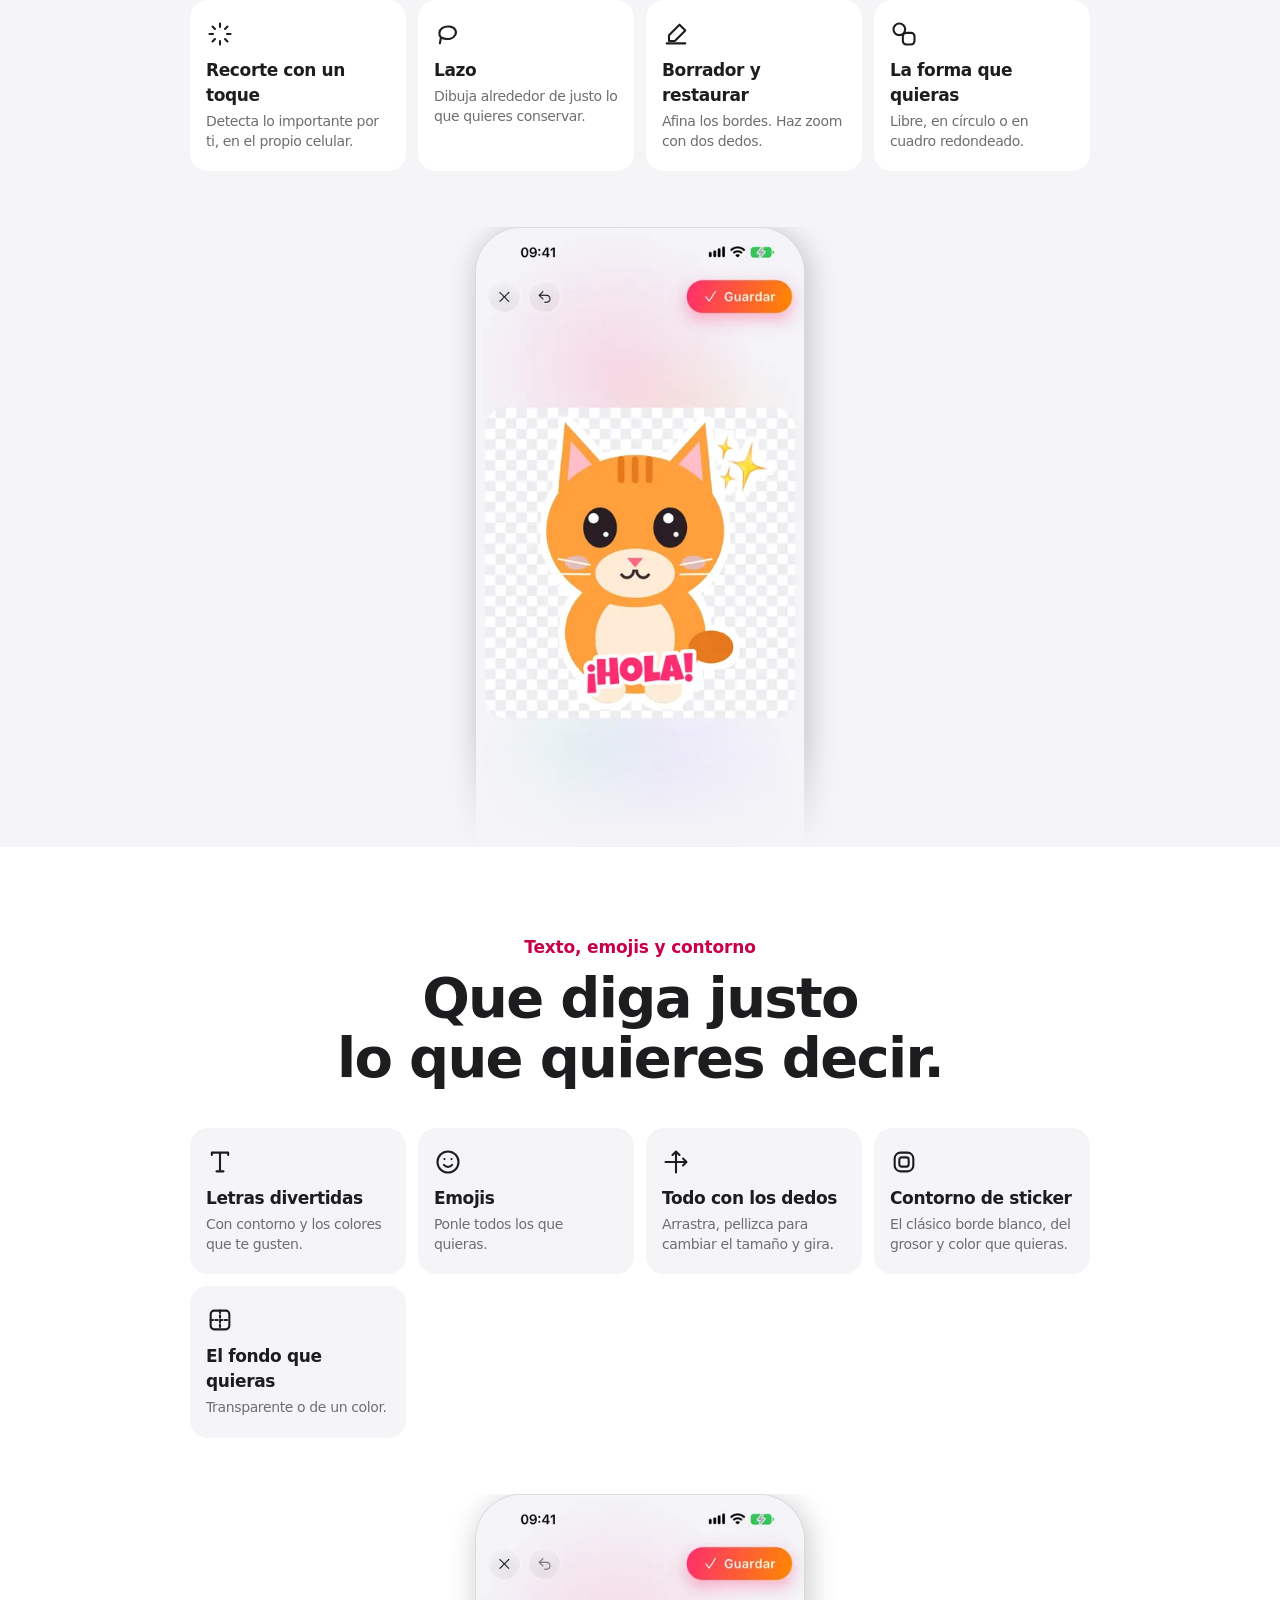
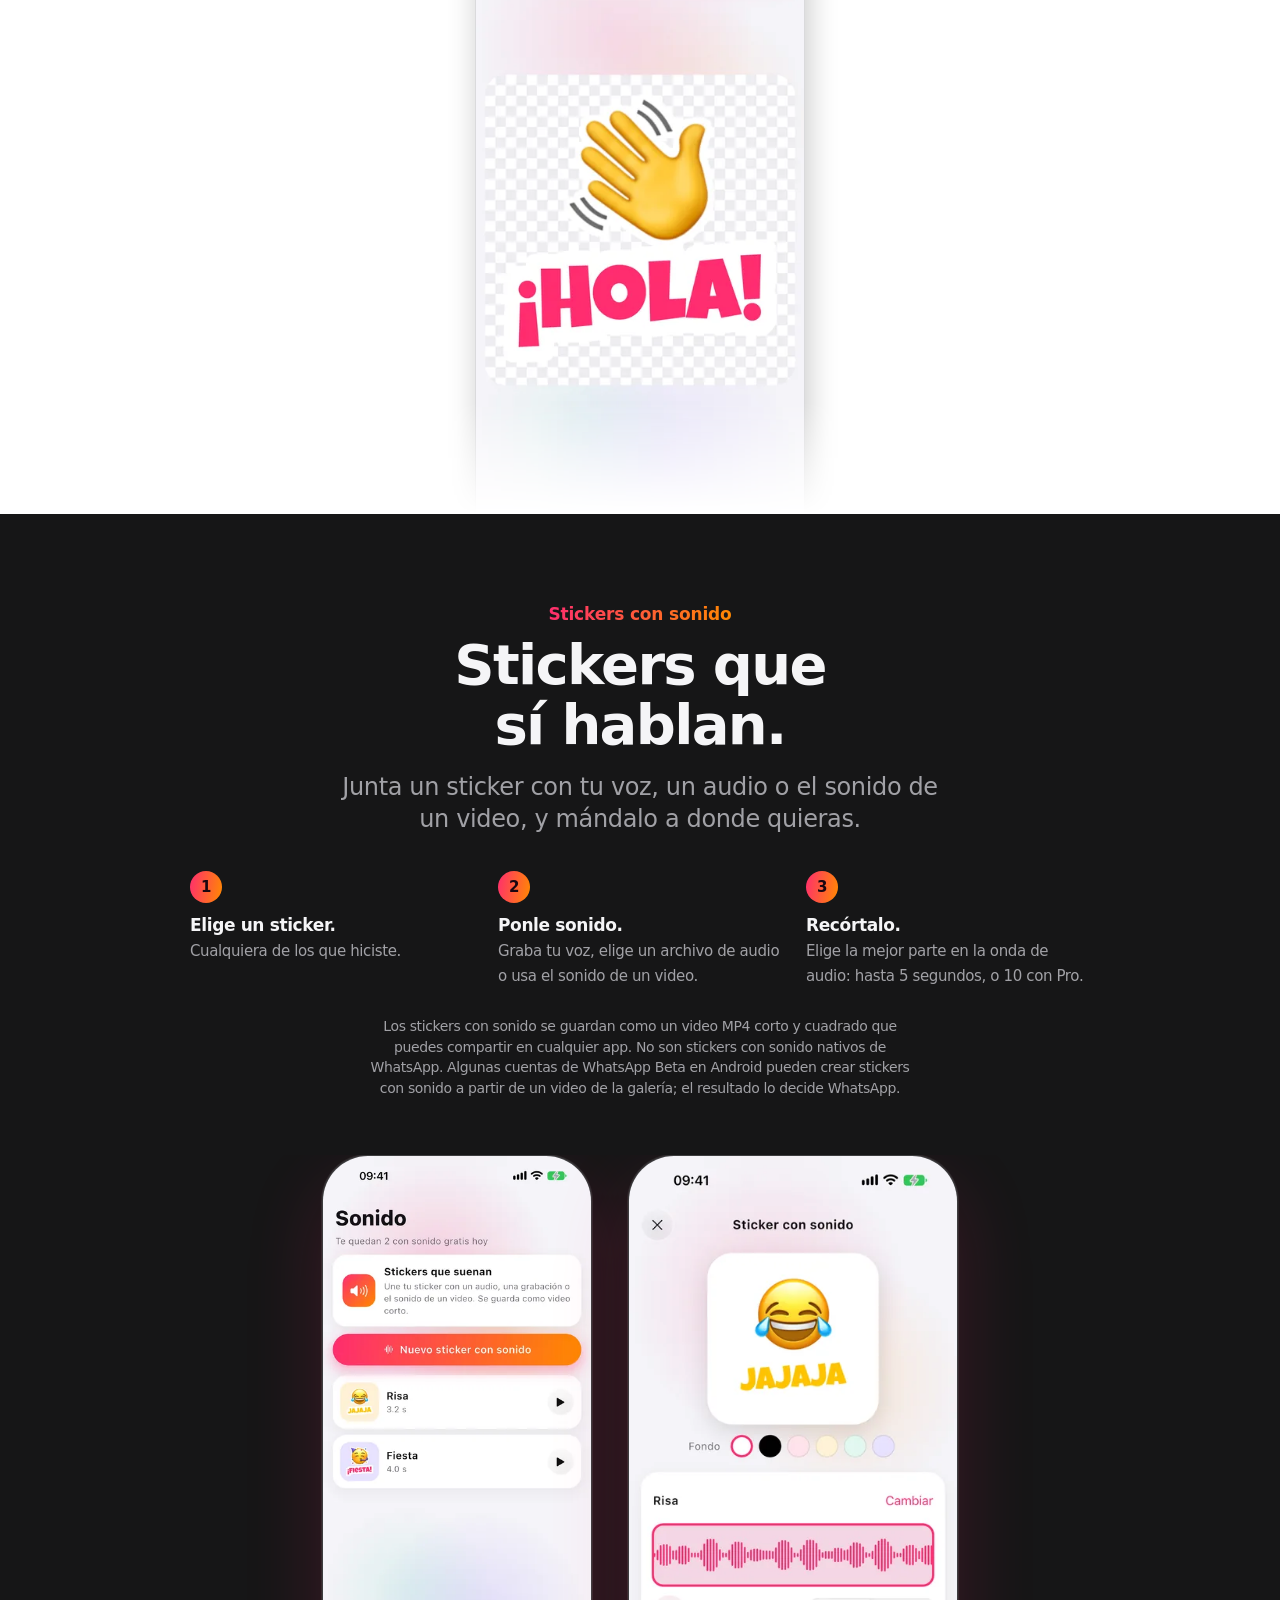
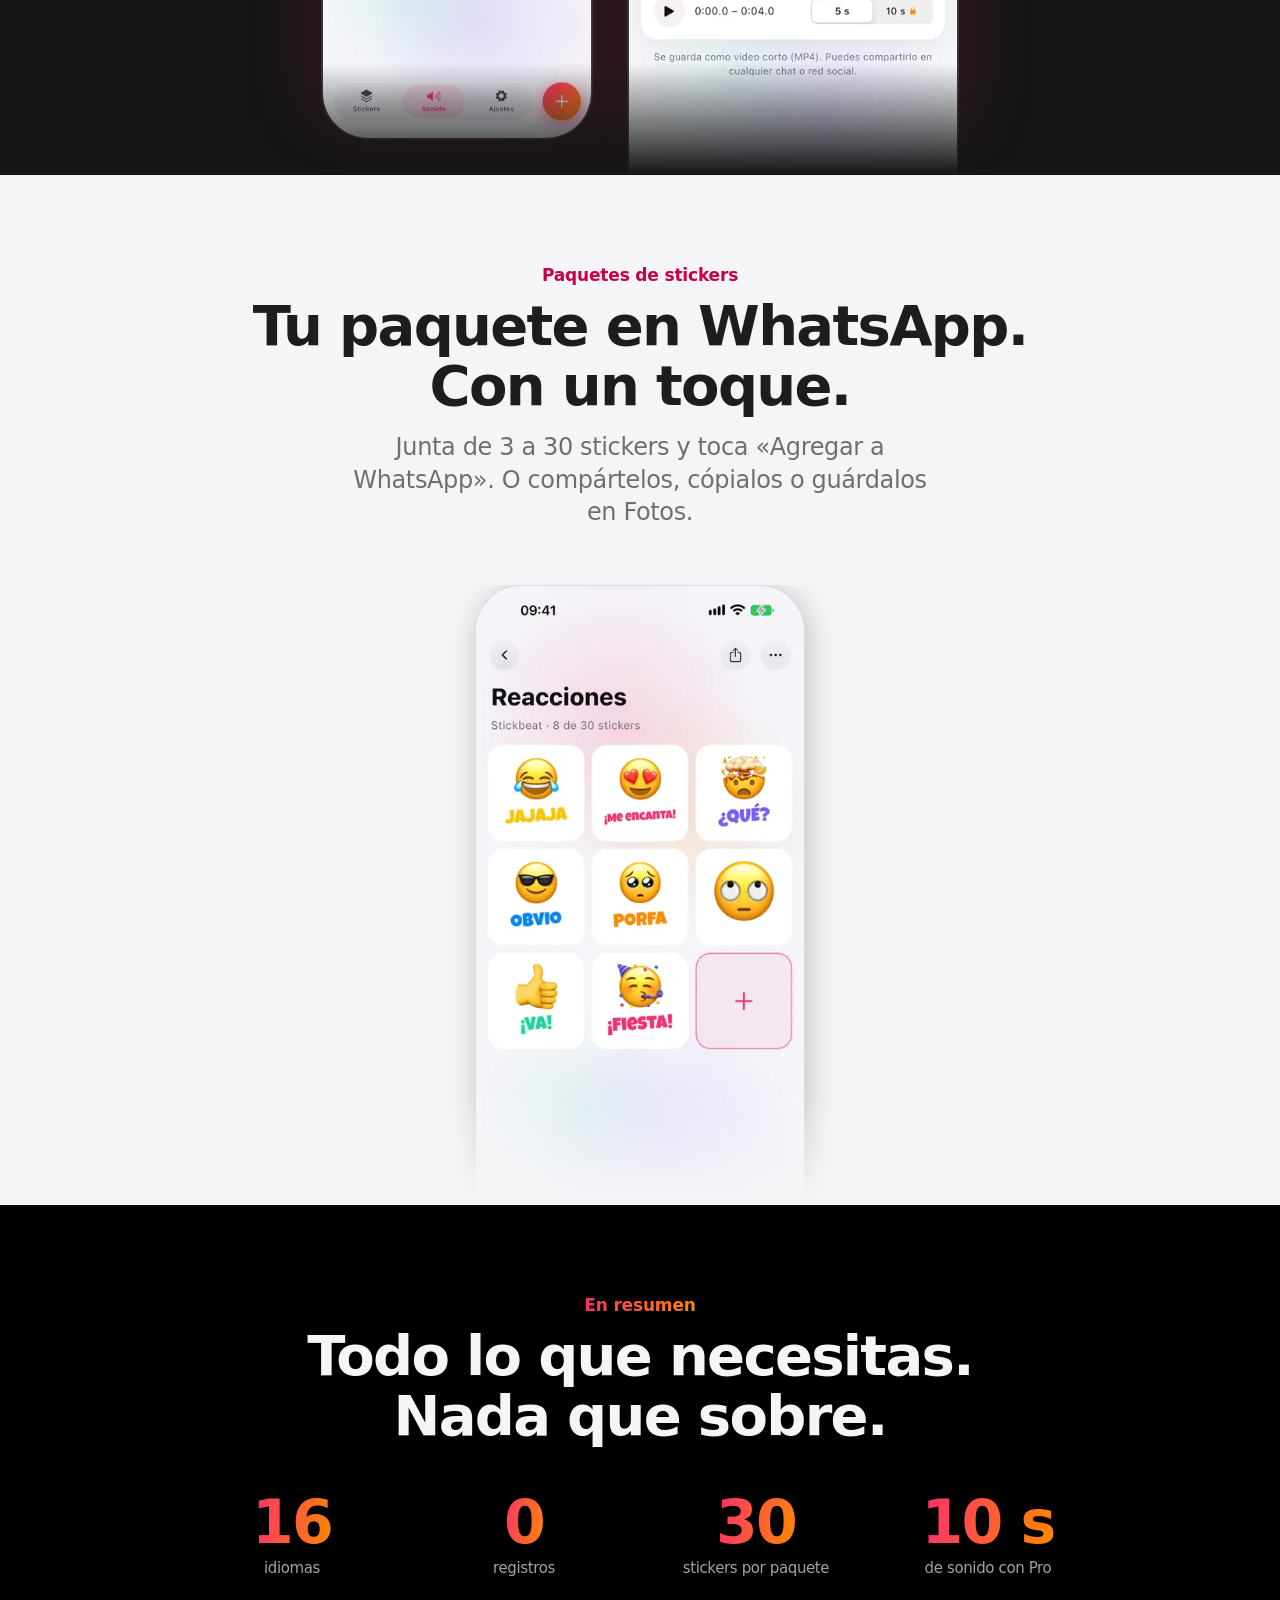
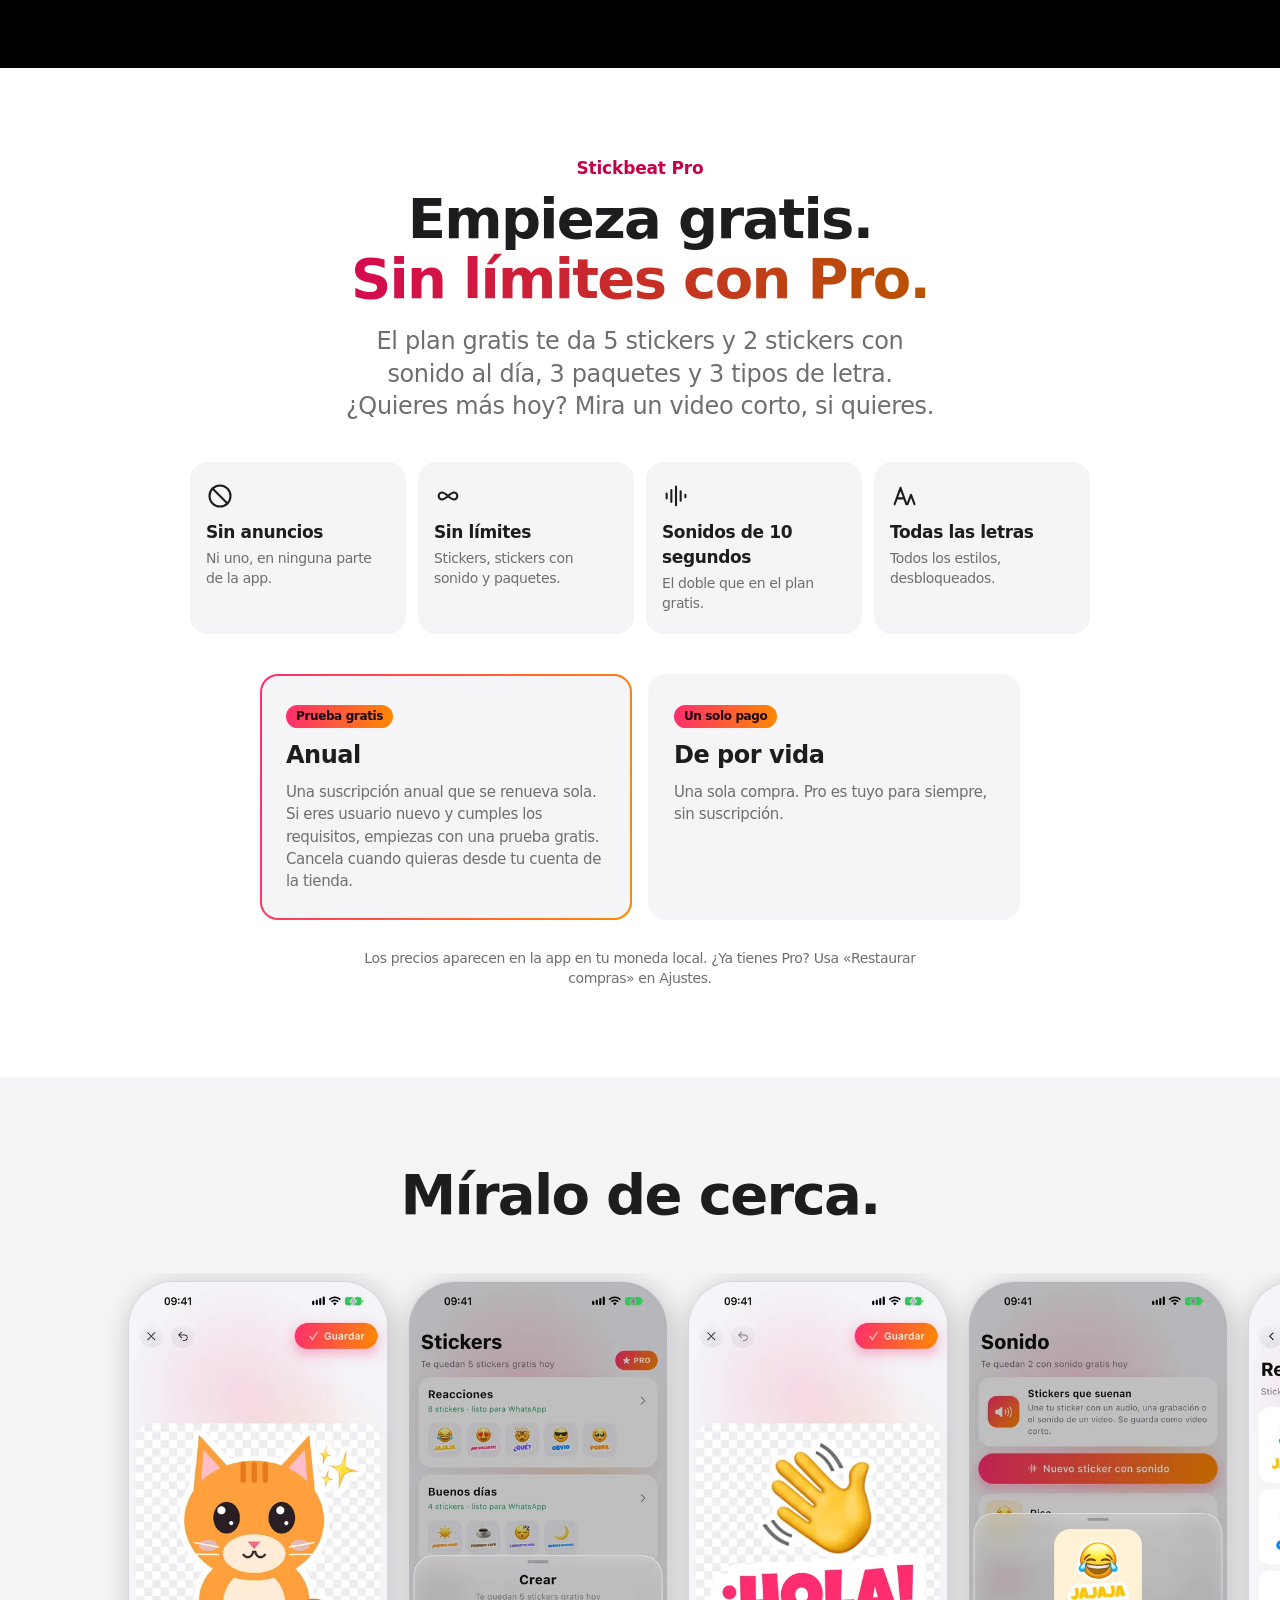
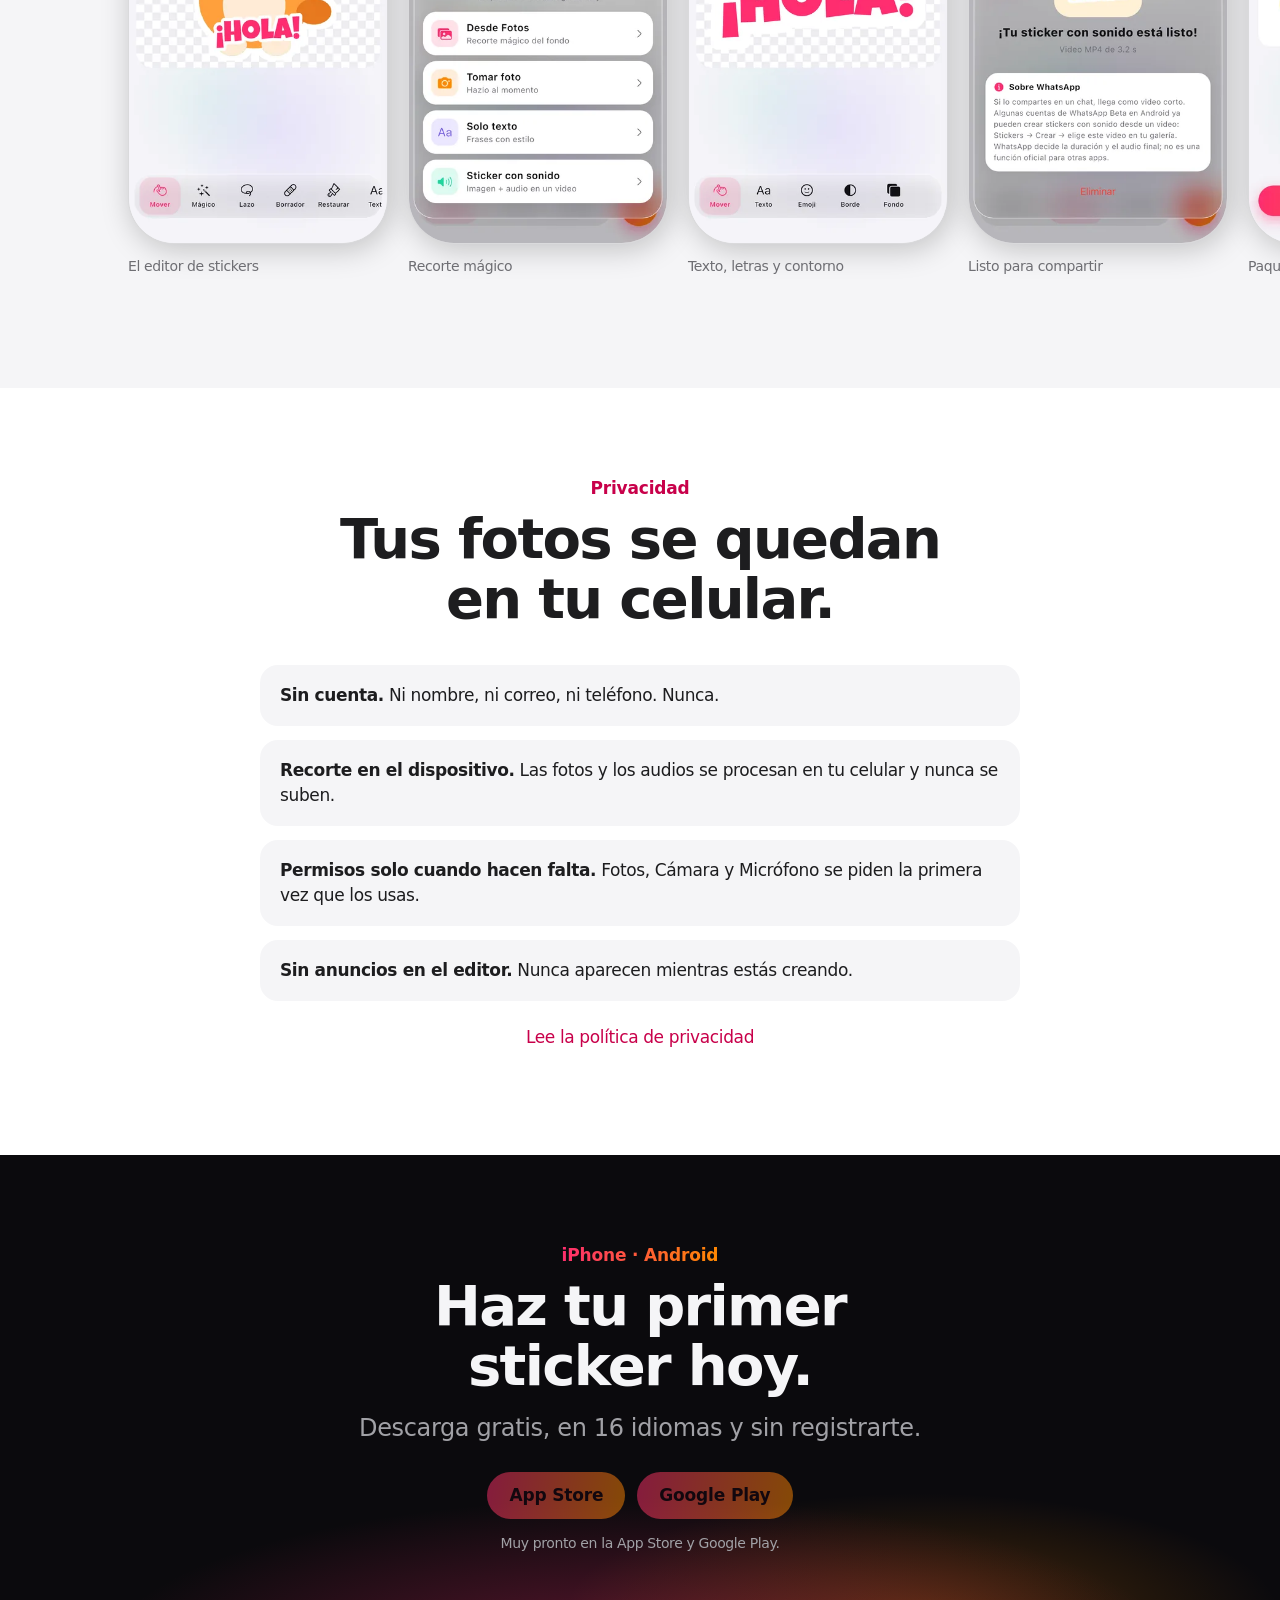
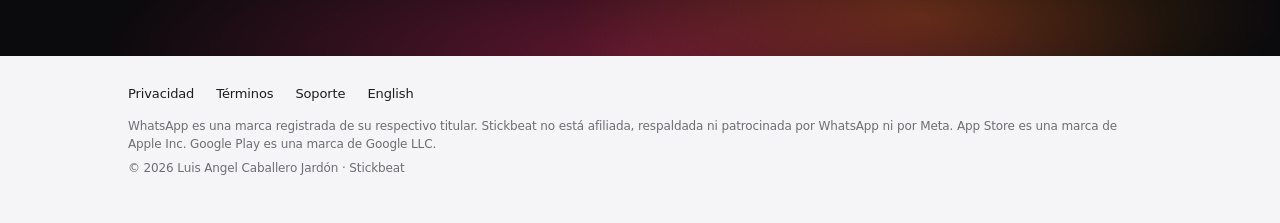
==== commit 13e70fa1: "Capturas de la app (EN/ES) y captura del editor en Magic cutout Co-Authored-By: Claude Opus 5.5 <nor" ====
--- a/es/index.html
+++ b/es/index.html
@@ -94,7 +94,7 @@
         </ul>
       </div>
       <div class="stage crop">
-        <img class="screen" src="../assets/img/shots/es-create-760.webp" srcset="../assets/img/shots/es-create-420.webp 420w, ../assets/img/shots/es-create-760.webp 760w" sizes="(max-width: 640px) 78vw, 330px" alt="Creando un sticker desde una foto con el recorte mágico" width="760" height="1651" loading="lazy">
+        <img class="screen" src="../assets/img/shots/es-editor-760.webp" srcset="../assets/img/shots/es-editor-420.webp 420w, ../assets/img/shots/es-editor-760.webp 760w" sizes="(max-width: 640px) 78vw, 330px" alt="Creando un sticker desde una foto con el recorte mágico" width="760" height="1651" loading="lazy">
       </div>
     </section>
 
